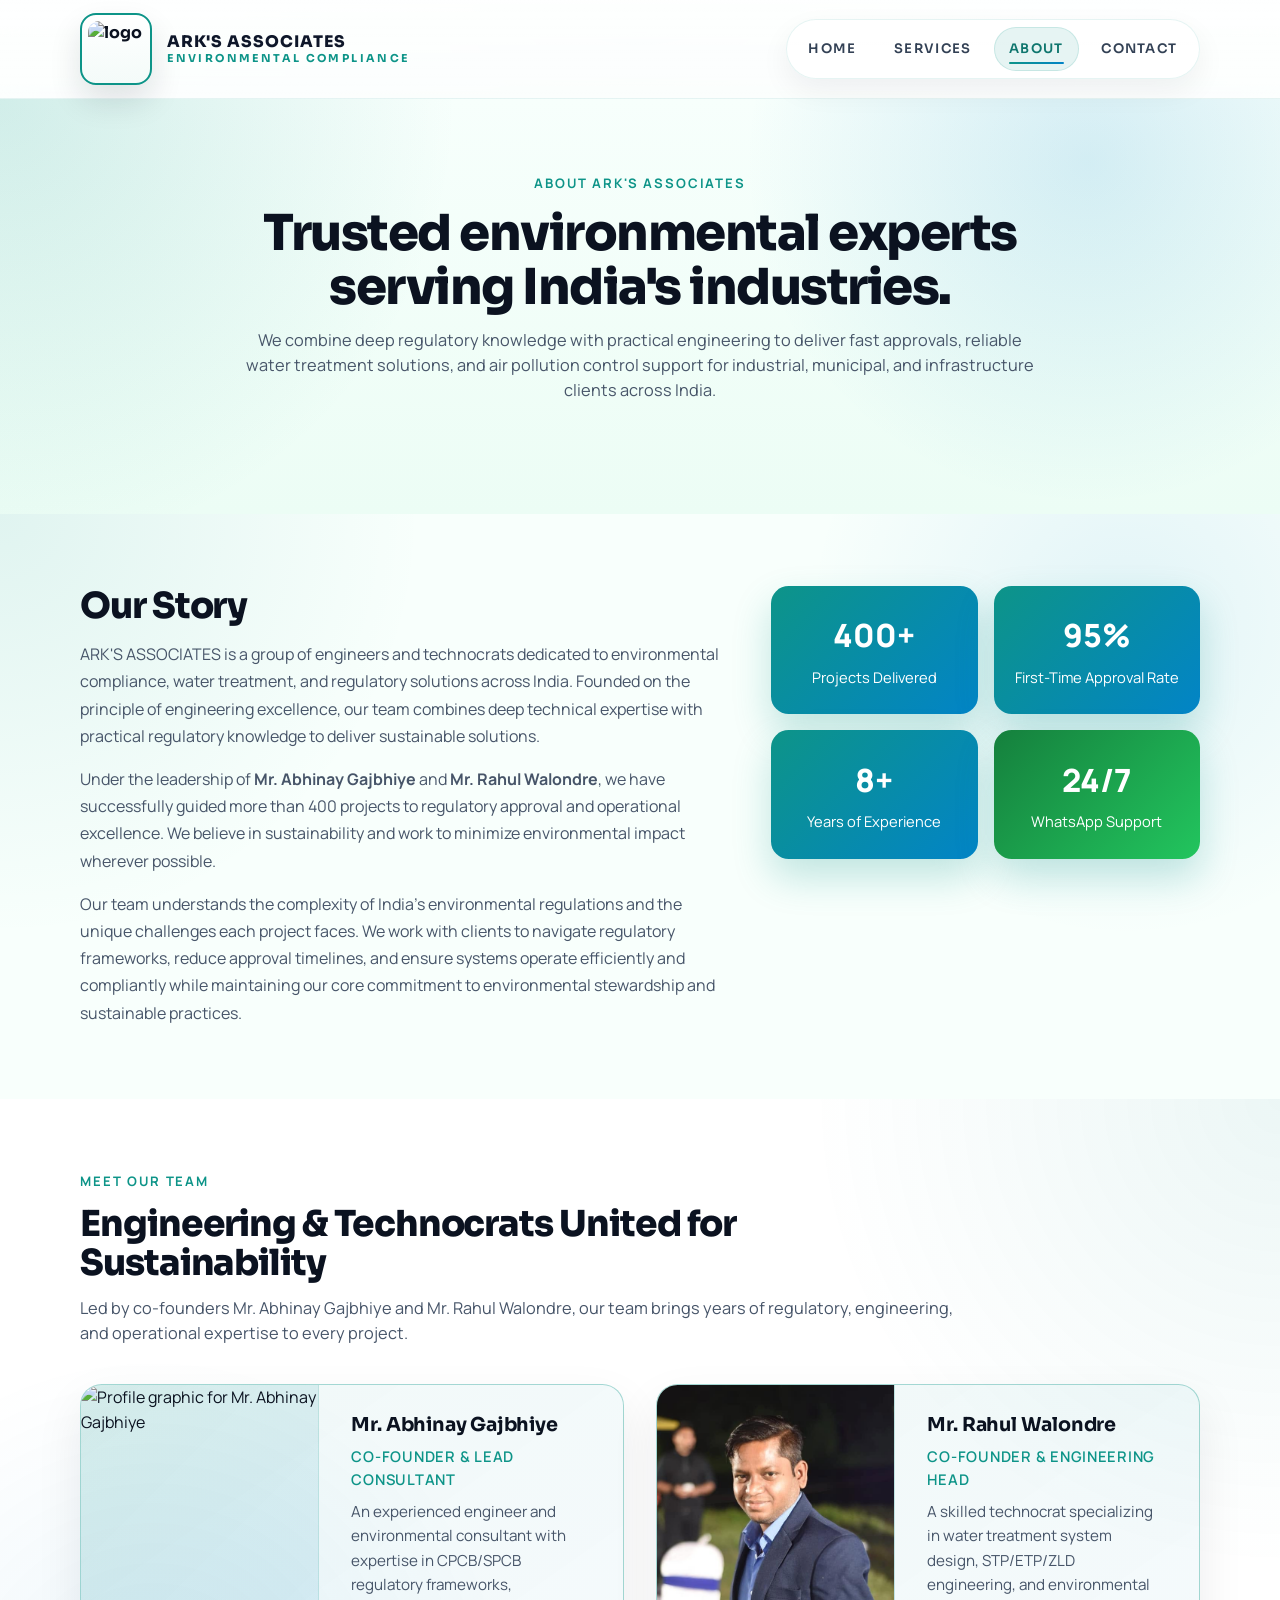
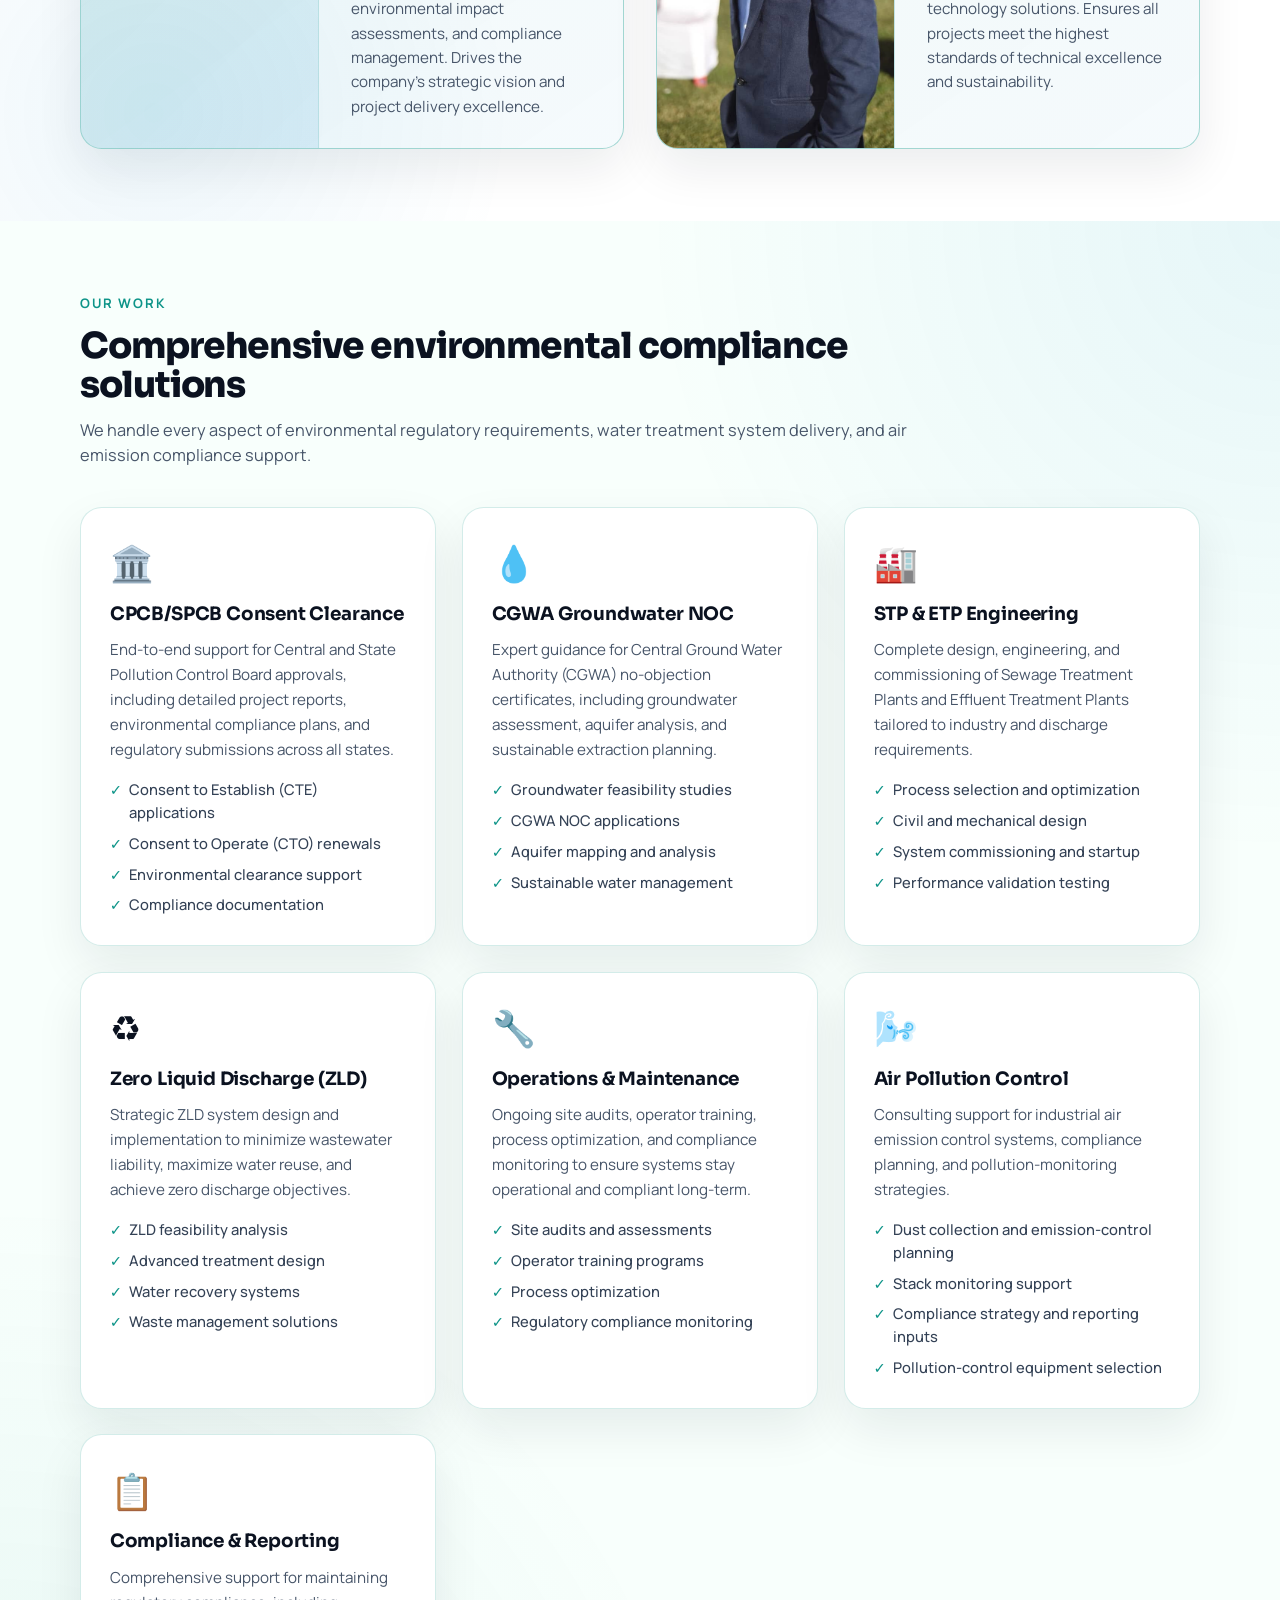
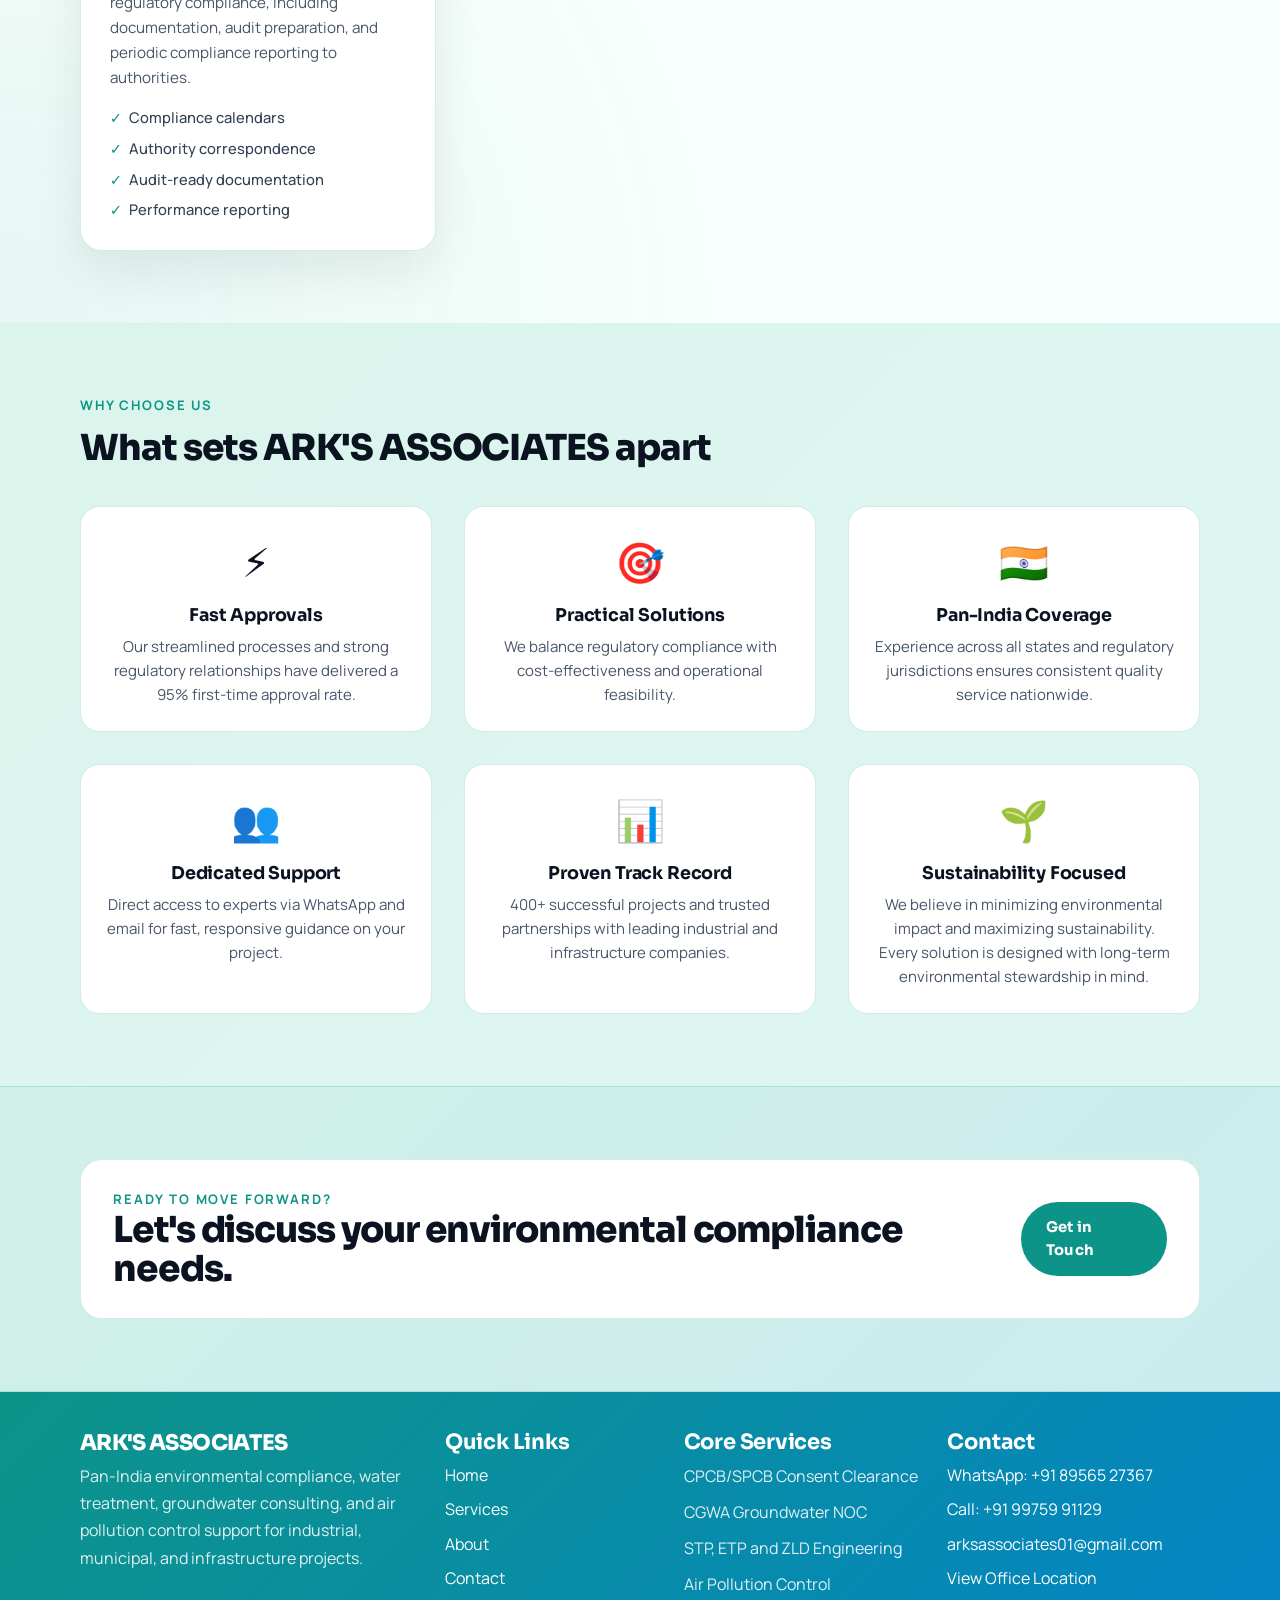
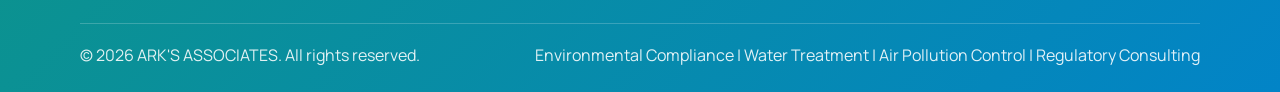
==== about.html @ 3ca5fafd "Simplify logo alt text across pages Update logo alt attribute from 'ARK'S ASSOCIATES logo' to 'logo'" ====
<!DOCTYPE html>
<html lang="en">
<head>
  <meta charset="UTF-8" />
  <meta name="viewport" content="width=device-width, initial-scale=1.0, viewport-fit=cover" />
  <meta name="theme-color" content="#0d9488" />
  <meta name="description" content="About ARK'S ASSOCIATES and our environmental compliance expertise in regulatory approvals, water treatment systems, groundwater consulting, and air pollution control." />
  <meta name="robots" content="index,follow" />
  <link rel="canonical" href="https://www.arksenviro.com/about.html" />
  <meta property="og:type" content="website" />
  <meta property="og:site_name" content="ARK'S ASSOCIATES" />
  <meta property="og:title" content="ARK'S ASSOCIATES | About Our Environmental Compliance Team" />
  <meta property="og:description" content="Meet the ARK'S ASSOCIATES team delivering environmental compliance, water treatment, groundwater consulting, and air pollution control support across India." />
  <meta property="og:url" content="https://www.arksenviro.com/about.html" />
  <meta property="og:image" content="https://www.arksenviro.com/logo1.jpg" />
  <meta name="twitter:card" content="summary_large_image" />
  <meta name="twitter:title" content="ARK'S ASSOCIATES | About Our Environmental Compliance Team" />
  <meta name="twitter:description" content="Meet the ARK'S ASSOCIATES team delivering environmental compliance, water treatment, groundwater consulting, and air pollution control support across India." />
  <meta name="twitter:image" content="https://www.arksenviro.com/logo1.jpg" />
  <title>ARK'S ASSOCIATES | About Our Environmental Compliance Team</title>
  <script async src="https://www.googletagmanager.com/gtag/js?id=G-XBK84D2305"></script>
  <script>
    window.dataLayer = window.dataLayer || [];
    function gtag(){dataLayer.push(arguments);}
    gtag('js', new Date());

    gtag('config', 'G-XBK84D2305');
  </script>
  <script type="application/ld+json">
    {
      "@context": "https://schema.org",
      "@graph": [
        {
          "@type": "ProfessionalService",
          "@id": "https://www.arksenviro.com/#organization",
          "name": "ARK'S ASSOCIATES",
          "url": "https://www.arksenviro.com/",
          "logo": "https://www.arksenviro.com/logo1.jpg",
          "image": "https://www.arksenviro.com/logo1.jpg",
          "description": "Pan-India environmental compliance consulting for CPCB/SPCB approvals, CGWA NOC, STP/ETP/ZLD engineering, water treatment, and air pollution control.",
          "telephone": "+91-89565-27367",
          "email": "arksassociates01@gmail.com",
          "areaServed": {
            "@type": "Country",
            "name": "India"
          },
          "contactPoint": [
            {
              "@type": "ContactPoint",
              "contactType": "WhatsApp support",
              "telephone": "+91-89565-27367",
              "email": "arksassociates01@gmail.com",
              "areaServed": "IN",
              "availableLanguage": ["en", "hi"]
            },
            {
              "@type": "ContactPoint",
              "contactType": "phone support",
              "telephone": "+91-99759-91129",
              "email": "arksassociates01@gmail.com",
              "areaServed": "IN",
              "availableLanguage": ["en", "hi"]
            }
          ]
        },
        {
          "@type": "AboutPage",
          "@id": "https://www.arksenviro.com/about.html#webpage",
          "url": "https://www.arksenviro.com/about.html",
          "name": "ARK'S ASSOCIATES | About Our Environmental Compliance Team",
          "description": "Meet the ARK'S ASSOCIATES team delivering environmental compliance, water treatment, groundwater consulting, and air pollution control support across India.",
          "about": {
            "@id": "https://www.arksenviro.com/#organization"
          }
        }
      ]
    }
  </script>
  <link rel="stylesheet" href="styles.css" />
  <link rel="preconnect" href="https://fonts.googleapis.com" />
  <link rel="preconnect" href="https://fonts.gstatic.com" crossorigin />
  <link rel="dns-prefetch" href="https://fonts.googleapis.com" />
  <link href="https://fonts.googleapis.com/css2?family=Manrope:wght@400;500;600;700;800&family=Sora:wght@500;600;700;800&display=swap" rel="stylesheet" media="print" onload="this.media='all';this.onload=null;" />
  <noscript><link href="https://fonts.googleapis.com/css2?family=Manrope:wght@400;500;600;700;800&family=Sora:wght@500;600;700;800&display=swap" rel="stylesheet" /></noscript>
</head>
<body>
  <a class="skip-link" href="#main-content">Skip to main content</a>
  <header class="site-header">
    <div class="container header-inner">
      <a class="brand" href="index.html" aria-label="ARK'S ASSOCIATES home">
        <span class="brand-mark">
          <img src="/logo1.jpg" alt="logo" class="brand-logo" />
        </span>
        <span class="brand-copy">
          <span class="brand-title">ARK'S ASSOCIATES</span>
          <span class="brand-subtitle">Environmental Compliance</span>
        </span>
      </a>
      <button type="button" class="nav-toggle" aria-label="Toggle navigation" aria-expanded="false" aria-controls="site-nav">
        <span></span>
        <span></span>
        <span></span>
      </button>
      <nav class="site-nav" id="site-nav" aria-label="Primary">
        <a href="index.html">Home</a>
        <a href="services.html">Services</a>
        <a href="about.html" aria-current="page">About</a>
        <a href="contact.html">Contact</a>
      </nav>
    </div>
  </header>

  <main id="main-content">
    <section class="section contact-page-section reveal">
      <div class="container">
        <div class="section-heading contact-page-header">
          <p class="eyebrow">About ARK'S ASSOCIATES</p>
          <h1>Trusted environmental experts serving India's industries.</h1>
          <p class="section-copy">We combine deep regulatory knowledge with practical engineering to deliver fast approvals, reliable water treatment solutions, and air pollution control support for industrial, municipal, and infrastructure clients across India.</p>
        </div>
      </div>
    </section>

    <section class="section about-extended reveal" id="company-story">
      <div class="container">
        <div class="about-story-grid">
          <div class="about-story-content">
            <h2>Our Story</h2>
          <p>ARK'S ASSOCIATES is a group of engineers and technocrats dedicated to environmental compliance, water treatment, and regulatory solutions across India. Founded on the principle of engineering excellence, our team combines deep technical expertise with practical regulatory knowledge to deliver sustainable solutions.</p>
          <p>Under the leadership of <strong>Mr. Abhinay Gajbhiye</strong> and <strong>Mr. Rahul Walondre</strong>, we have successfully guided more than 400 projects to regulatory approval and operational excellence. We believe in sustainability and work to minimize environmental impact wherever possible.</p>
          <p>Our team understands the complexity of India's environmental regulations and the unique challenges each project faces. We work with clients to navigate regulatory frameworks, reduce approval timelines, and ensure systems operate efficiently and compliantly while maintaining our core commitment to environmental stewardship and sustainable practices.</p>
          </div>
          <div class="about-story-stats">
            <div class="stats-card">
              <p class="stat-value">400+</p>
              <p class="stat-label">Projects Delivered</p>
            </div>
            <div class="stats-card">
              <p class="stat-value">95%</p>
              <p class="stat-label">First-Time Approval Rate</p>
            </div>
            <div class="stats-card">
              <p class="stat-value">8+</p>
              <p class="stat-label">Years of Experience</p>
            </div>
            <div class="stats-card stat-card-green">
              <p class="stat-value">24/7</p>
              <p class="stat-label">WhatsApp Support</p>
            </div>
          </div>
        </div>
      </div>
    </section>

    <section class="section team-section reveal" id="our-team">
      <div class="container">
        <div class="section-heading">
          <p class="eyebrow">Meet Our Team</p>
          <h2>Engineering & Technocrats United for Sustainability</h2>
          <p class="section-copy">Led by co-founders Mr. Abhinay Gajbhiye and Mr. Rahul Walondre, our team brings years of regulatory, engineering, and operational expertise to every project.</p>
        </div>

        <div class="team-grid">
          <article class="team-member team-member-featured">
            <div class="team-member-image">
              <img src="member-abhinay.svg" alt="Profile graphic for Mr. Abhinay Gajbhiye" loading="lazy" />
            </div>
            <div class="team-member-info">
              <h3>Mr. Abhinay Gajbhiye</h3>
              <p class="team-designation">Co-Founder & Lead Consultant</p>
              <p class="team-bio">An experienced engineer and environmental consultant with expertise in CPCB/SPCB regulatory frameworks, environmental impact assessments, and compliance management. Drives the company's strategic vision and project delivery excellence.</p>
            </div>
          </article>

          <article class="team-member team-member-featured">
            <div class="team-member-image">
              <img src="/rahul1.jpg" alt="Portrait of Mr. Rahul Walondre" loading="lazy" />
            </div>
            <div class="team-member-info">
              <h3>Mr. Rahul Walondre</h3>
              <p class="team-designation">Co-Founder & Engineering Head</p>
              <p class="team-bio">A skilled technocrat specializing in water treatment system design, STP/ETP/ZLD engineering, and environmental technology solutions. Ensures all projects meet the highest standards of technical excellence and sustainability.</p>
            </div>
          </article>


        
        </div>
      </div>
    </section>

    <section class="section what-we-do reveal" id="our-work">
      <div class="container">
        <div class="section-heading">
          <p class="eyebrow">Our Work</p>
          <h2>Comprehensive environmental compliance solutions</h2>
          <p class="section-copy">We handle every aspect of environmental regulatory requirements, water treatment system delivery, and air emission compliance support.</p>
        </div>

        <div class="work-grid">
          <article class="work-card">
            <div class="work-icon">🏛️</div>
            <h3>CPCB/SPCB Consent Clearance</h3>
            <p>End-to-end support for Central and State Pollution Control Board approvals, including detailed project reports, environmental compliance plans, and regulatory submissions across all states.</p>
            <ul class="work-points">
              <li>Consent to Establish (CTE) applications</li>
              <li>Consent to Operate (CTO) renewals</li>
              <li>Environmental clearance support</li>
              <li>Compliance documentation</li>
            </ul>
          </article>

          <article class="work-card">
            <div class="work-icon">💧</div>
            <h3>CGWA Groundwater NOC</h3>
            <p>Expert guidance for Central Ground Water Authority (CGWA) no-objection certificates, including groundwater assessment, aquifer analysis, and sustainable extraction planning.</p>
            <ul class="work-points">
              <li>Groundwater feasibility studies</li>
              <li>CGWA NOC applications</li>
              <li>Aquifer mapping and analysis</li>
              <li>Sustainable water management</li>
            </ul>
          </article>

          <article class="work-card">
            <div class="work-icon">🏭</div>
            <h3>STP & ETP Engineering</h3>
            <p>Complete design, engineering, and commissioning of Sewage Treatment Plants and Effluent Treatment Plants tailored to industry and discharge requirements.</p>
            <ul class="work-points">
              <li>Process selection and optimization</li>
              <li>Civil and mechanical design</li>
              <li>System commissioning and startup</li>
              <li>Performance validation testing</li>
            </ul>
          </article>

          <article class="work-card">
            <div class="work-icon">♻️</div>
            <h3>Zero Liquid Discharge (ZLD)</h3>
            <p>Strategic ZLD system design and implementation to minimize wastewater liability, maximize water reuse, and achieve zero discharge objectives.</p>
            <ul class="work-points">
              <li>ZLD feasibility analysis</li>
              <li>Advanced treatment design</li>
              <li>Water recovery systems</li>
              <li>Waste management solutions</li>
            </ul>
          </article>

          <article class="work-card">
            <div class="work-icon">🔧</div>
            <h3>Operations & Maintenance</h3>
            <p>Ongoing site audits, operator training, process optimization, and compliance monitoring to ensure systems stay operational and compliant long-term.</p>
            <ul class="work-points">
              <li>Site audits and assessments</li>
              <li>Operator training programs</li>
              <li>Process optimization</li>
              <li>Regulatory compliance monitoring</li>
            </ul>
          </article>

          <article class="work-card">
            <div class="work-icon">🌬️</div>
            <h3>Air Pollution Control</h3>
            <p>Consulting support for industrial air emission control systems, compliance planning, and pollution-monitoring strategies.</p>
            <ul class="work-points">
              <li>Dust collection and emission-control planning</li>
              <li>Stack monitoring support</li>
              <li>Compliance strategy and reporting inputs</li>
              <li>Pollution-control equipment selection</li>
            </ul>
          </article>

          <article class="work-card">
            <div class="work-icon">📋</div>
            <h3>Compliance & Reporting</h3>
            <p>Comprehensive support for maintaining regulatory compliance, including documentation, audit preparation, and periodic compliance reporting to authorities.</p>
            <ul class="work-points">
              <li>Compliance calendars</li>
              <li>Authority correspondence</li>
              <li>Audit-ready documentation</li>
              <li>Performance reporting</li>
            </ul>
          </article>
        </div>
      </div>
    </section>

    <section class="section why-choose-us reveal" id="why-us">
      <div class="container">
        <div class="section-heading">
          <p class="eyebrow">Why Choose Us</p>
          <h2>What sets ARK'S ASSOCIATES apart</h2>
        </div>

        <div class="benefits-grid">
          <div class="benefit-item">
            <div class="benefit-icon">⚡</div>
            <h3>Fast Approvals</h3>
            <p>Our streamlined processes and strong regulatory relationships have delivered a 95% first-time approval rate.</p>
          </div>
          <div class="benefit-item">
            <div class="benefit-icon">🎯</div>
            <h3>Practical Solutions</h3>
            <p>We balance regulatory compliance with cost-effectiveness and operational feasibility.</p>
          </div>
          <div class="benefit-item">
            <div class="benefit-icon">🇮🇳</div>
            <h3>Pan-India Coverage</h3>
            <p>Experience across all states and regulatory jurisdictions ensures consistent quality service nationwide.</p>
          </div>
          <div class="benefit-item">
            <div class="benefit-icon">👥</div>
            <h3>Dedicated Support</h3>
            <p>Direct access to experts via WhatsApp and email for fast, responsive guidance on your project.</p>
          </div>
          <div class="benefit-item">
            <div class="benefit-icon">📊</div>
            <h3>Proven Track Record</h3>
            <p>400+ successful projects and trusted partnerships with leading industrial and infrastructure companies.</p>
          </div>
          <div class="benefit-item">
            <div class="benefit-icon">🌱</div>
            <h3>Sustainability Focused</h3>
            <p>We believe in minimizing environmental impact and maximizing sustainability. Every solution is designed with long-term environmental stewardship in mind.</p>
          </div>
        </div>
      </div>
    </section>

    <section class="section cta-banner reveal">
      <div class="container cta-inner">
        <div>
          <p class="eyebrow">Ready to Move Forward?</p>
          <h2>Let's discuss your environmental compliance needs.</h2>
        </div>
        <a class="button button-primary" href="contact.html">Get in Touch</a>
      </div>
    </section>
  </main>

  <footer class="site-footer">
    <div class="container footer-inner">
      <div class="footer-grid">
        <div class="footer-brand-block">
          <h2>ARK'S ASSOCIATES</h2>
          <p>Pan-India environmental compliance, water treatment, groundwater consulting, and air pollution control support for industrial, municipal, and infrastructure projects.</p>
        </div>
        <div class="footer-links-block">
          <h3>Quick Links</h3>
          <a href="index.html">Home</a>
          <a href="services.html">Services</a>
          <a href="about.html">About</a>
          <a href="contact.html">Contact</a>
        </div>
        <div class="footer-services-block">
          <h3>Core Services</h3>
          <p>CPCB/SPCB Consent Clearance</p>
          <p>CGWA Groundwater NOC</p>
          <p>STP, ETP and ZLD Engineering</p>
          <p>Air Pollution Control</p>
        </div>
        <div class="footer-contact-block">
          <h3>Contact</h3>
          <a href="https://wa.me/918956527367" target="_blank" rel="noopener noreferrer">WhatsApp: +91 89565 27367</a>
          <a href="tel:+919975991129">Call: +91 99759 91129</a>
          <a href="mailto:arksassociates01@gmail.com">arksassociates01@gmail.com</a>
          <a href="https://maps.app.goo.gl/mJS6W8RWEQRUFayYA?g_st=aw" target="_blank" rel="noopener noreferrer">View Office Location</a>
        </div>
      </div>
      <div class="footer-bottom">
        <p>© 2026 ARK'S ASSOCIATES. All rights reserved.</p>
        <p>Environmental Compliance | Water Treatment | Air Pollution Control | Regulatory Consulting</p>
      </div>
    </div>
  </footer>

  <script src="script.js" defer></script>
</body>
</html>
---- styles.css ----
:root {
  color-scheme: light;
  font-family: 'Manrope', system-ui, sans-serif;
  font-size: 16px;
  line-height: 1.55;
  --text: #0b1220;
  --muted: #475569;
  --bg: #ecfdf5;
  --surface: #ffffff;
  --surface-soft: #f8fffb;
  --primary: #0d9488;
  --primary-dark: #0f766e;
  --secondary: #0284c7;
  --border: rgba(13, 148, 136, 0.18);
  --shadow: 0 20px 48px rgba(15, 23, 42, 0.08);
  --shadow-lg: 0 28px 64px rgba(15, 23, 42, 0.12);
}

* {
  box-sizing: border-box;
}

html {
  scroll-behavior: smooth;
}

body {
  margin: 0;
  min-height: 100vh;
  overflow-x: hidden;
  font-family: 'Manrope', system-ui, sans-serif;
  color: var(--text);
  background: radial-gradient(circle at top, rgba(13, 148, 136, 0.16), transparent 28%), var(--bg);
  opacity: 1;
  transform: none;
  transition: opacity 0.55s ease, transform 0.55s ease;
}

body.js-ready {
  opacity: 0;
  transform: translateY(10px);
}

body.page-loaded {
  opacity: 1;
  transform: translateY(0);
}

img {
  max-width: 100%;
  display: block;
  height: auto;
}

button,
input,
textarea,
select {
  font: inherit;
}

.container {
  width: min(1120px, calc(100% - 2rem));
  margin: 0 auto;
}

.site-header {
  position: sticky;
  top: 0;
  z-index: 30;
  background: linear-gradient(180deg, rgba(255, 255, 255, 0.97), rgba(255, 255, 255, 0.92));
  border-bottom: 1px solid rgba(13, 148, 136, 0.1);
  backdrop-filter: blur(16px);
  transition: box-shadow 220ms ease, background-color 220ms ease, border-color 220ms ease;
}

.site-header.scrolled {
  background: rgba(255, 255, 255, 0.98);
  border-bottom-color: rgba(13, 148, 136, 0.16);
  box-shadow: 0 18px 44px rgba(15, 23, 42, 0.12);
}

.header-inner {
  min-height: 98px;
  display: flex;
  align-items: center;
  justify-content: space-between;
  gap: 1.5rem;
}

.brand {
  display: inline-flex;
  align-items: center;
  gap: 0.95rem;
  flex-shrink: 0;
  color: var(--text);
  text-decoration: none;
  font-family: 'Sora', 'Manrope', system-ui, sans-serif;
  font-weight: 700;
  transition: transform 180ms ease;
}

.brand-mark {
  width: 72px;
  height: 72px;
  display: inline-grid;
  place-items: center;
  flex-shrink: 0;
  border-radius: 1rem;
  padding: 0.38rem;
  background: linear-gradient(180deg, #ffffff, #f4fbf9);
  border: 2px solid var(--primary);
  box-shadow: 0 16px 32px rgba(15, 23, 42, 0.12);
  transition: transform 180ms ease, box-shadow 180ms ease, border-color 180ms ease;
}

.brand-copy {
  display: flex;
  flex-direction: column;
  justify-content: center;
  gap: 0.18rem;
  min-width: 0;
}

.brand-title {
  font-family: 'Sora', 'Manrope', system-ui, sans-serif;
  font-size: clamp(1rem, 1.2vw, 1.24rem);
  font-weight: 800;
  line-height: 1.02;
  letter-spacing: 0.06em;
  text-transform: uppercase;
  color: #0f172a;
  white-space: nowrap;
}

.brand-subtitle {
  font-size: 0.68rem;
  font-weight: 700;
  line-height: 1;
  letter-spacing: 0.22em;
  text-transform: uppercase;
  color: #0d9488;
  white-space: nowrap;
}

.brand-logo {
  width: 100%;
  height: 100%;
  object-fit: contain;
  object-position: center;
  border-radius: 0.72rem;
  display: block;
}

.brand:hover {
  transform: translateY(-1px);
}

.brand:hover .brand-mark {
  transform: translateY(-1px) scale(1.03);
  border-color: var(--primary-dark);
  box-shadow: 0 18px 34px rgba(13, 148, 136, 0.16);
}

.site-nav {
  display: flex;
  align-items: center;
  gap: 0.45rem;
  padding: 0.4rem;
  border-radius: 999px;
  background: rgba(255, 255, 255, 0.8);
  border: 1px solid rgba(13, 148, 136, 0.1);
  box-shadow: 0 12px 30px rgba(15, 23, 42, 0.06);
}

.site-nav a {
  position: relative;
  display: inline-flex;
  align-items: center;
  justify-content: center;
  min-height: 2.8rem;
  padding: 0.7rem 0.95rem;
  border-radius: 999px;
  text-decoration: none;
  color: #334155;
  font-family: 'Sora', 'Manrope', system-ui, sans-serif;
  font-weight: 600;
  font-size: 0.82rem;
  letter-spacing: 0.1em;
  text-transform: uppercase;
  transition: color 180ms ease, background-color 180ms ease, box-shadow 180ms ease, transform 180ms ease;
}

.site-nav a::after {
  content: '';
  position: absolute;
  left: 0.95rem;
  right: 0.95rem;
  bottom: 0.48rem;
  height: 2px;
  border-radius: 999px;
  background: linear-gradient(90deg, var(--primary), var(--secondary));
  transform: scaleX(0);
  transform-origin: center;
  transition: transform 180ms ease;
}

.site-nav a:hover {
  color: var(--primary-dark);
  background: rgba(13, 148, 136, 0.08);
  box-shadow: inset 0 0 0 1px rgba(13, 148, 136, 0.08);
  transform: translateY(-1px);
}

.site-nav a:hover::after,
.site-nav a:focus-visible::after,
.site-nav a[aria-current="page"]::after {
  transform: scaleX(1);
}

.site-nav a[aria-current="page"] {
  color: var(--primary-dark);
  background: rgba(13, 148, 136, 0.1);
  box-shadow: inset 0 0 0 1px rgba(13, 148, 136, 0.14);
}

.skip-link {
  position: absolute;
  left: -9999px;
  top: 0;
  z-index: 100;
  padding: 0.7rem 0.95rem;
  border-radius: 0.65rem;
  background: #ffffff;
  color: var(--primary);
  font-family: 'Sora', 'Manrope', system-ui, sans-serif;
  font-weight: 700;
  text-decoration: none;
  box-shadow: 0 12px 24px rgba(15, 23, 42, 0.16);
}

.skip-link:focus {
  left: 0.8rem;
  top: 0.8rem;
}

a:focus-visible,
button:focus-visible,
input:focus-visible,
select:focus-visible,
textarea:focus-visible {
  outline: 3px solid rgba(2, 132, 199, 0.35);
  outline-offset: 2px;
}

.nav-toggle {
  border: 1px solid rgba(13, 148, 136, 0.14);
  background: rgba(255, 255, 255, 0.94);
  padding: 0.45rem 0.65rem;
  border-radius: 0.95rem;
  box-shadow: 0 10px 26px rgba(15, 23, 42, 0.08);
  display: none;
  cursor: pointer;
  transition: transform 180ms ease, box-shadow 180ms ease, border-color 180ms ease;
}

.nav-toggle span {
  display: block;
  width: 28px;
  height: 3px;
  margin: 6px 0;
  border-radius: 999px;
  background: var(--primary);
  transition: transform 180ms ease, opacity 180ms ease;
}

.nav-toggle:hover {
  transform: translateY(-1px);
  border-color: rgba(13, 148, 136, 0.22);
  box-shadow: 0 14px 28px rgba(13, 148, 136, 0.12);
}

.nav-toggle[aria-expanded="true"] span:nth-child(1) {
  transform: translateY(9px) rotate(45deg);
}

.nav-toggle[aria-expanded="true"] span:nth-child(2) {
  opacity: 0;
}

.nav-toggle[aria-expanded="true"] span:nth-child(3) {
  transform: translateY(-9px) rotate(-45deg);
}

.button {
  display: inline-flex;
  align-items: center;
  justify-content: center;
  min-height: 3rem;
  padding: 0.85rem 1.5rem;
  border-radius: 999px;
  border: 1px solid transparent;
  text-decoration: none;
  font-family: 'Sora', 'Manrope', system-ui, sans-serif;
  font-weight: 700;
  letter-spacing: 0.02em;
  font-size: 0.92rem;
  transition: transform 180ms ease, box-shadow 180ms ease, background-color 180ms ease;
}

.button:hover {
  transform: translateY(-2px);
  box-shadow: 0 14px 36px rgba(13, 148, 136, 0.18);
}

.button:disabled {
  cursor: not-allowed;
  opacity: 0.6;
  transform: none;
  box-shadow: none;
}

.button-primary,
.button-pill {
  background: var(--primary);
  color: #ffffff;
}

.button-primary:hover,
.button-pill:hover {
  background: var(--primary-dark);
}

.button-secondary {
  background: #ffffff;
  color: var(--primary);
  border-color: var(--border);
}

.button-outline {
  color: var(--primary);
  border-color: var(--primary);
  background: transparent;
}

.hero-banner .button-outline,
.hero-glow .button-outline {
  color: #ffffff;
  border-color: rgba(255, 255, 255, 0.85);
  background: rgba(255, 255, 255, 0.12);
}

.hero-banner .button-outline:hover,
.hero-glow .button-outline:hover {
  color: var(--primary-dark);
  border-color: #ffffff;
  background: #ffffff;
}

.site-nav a.button-pill {
  margin-left: 0.4rem;
  letter-spacing: 0.03em;
}

.section {
  padding: 4.5rem 0;
}

.section-surface {
  background: var(--surface-soft);
}

.eyebrow {
  margin: 0;
  text-transform: uppercase;
  letter-spacing: 0.14em;
  font-size: 0.82rem;
  color: var(--primary);
  font-weight: 700;
}

h1,
h2,
h3,
h4 {
  font-family: 'Sora', 'Manrope', system-ui, sans-serif;
  line-height: 1.1;
  margin: 0;
  color: var(--text);
}

h1,
h2 {
  font-weight: 800;
}

h2 {
  font-size: clamp(1.7rem, 2.8vw, 2.5rem);
  letter-spacing: -0.03em;
}

h3 {
  font-size: clamp(1.12rem, 1.65vw, 1.4rem);
  letter-spacing: -0.01em;
}

p {
  margin: 0;
}

.section-heading {
  max-width: 56rem;
  margin-bottom: 2.4rem;
  display: grid;
  gap: 0.8rem;
}

.section-copy,
.hero-text,
.about-description,
.service-desc,
.contact-info p {
  color: var(--muted);
  font-size: 1.02rem;
}

.about-description,
.service-desc {
  line-height: 1.7;
}

.hero {
  padding: 4.25rem 0;
}

.hero-banner {
  color: #ffffff;
  background-image: linear-gradient(180deg, rgba(5, 95, 82, 0.84), rgba(2, 132, 199, 0.68)), url('1557202-yh.webp');
  background-position: center;
  background-size: cover;
  background-repeat: no-repeat;
  min-height: calc(100vh - 86px);
  display: flex;
  align-items: center;
}

.hero-glow {
  background: radial-gradient(circle at top left, rgba(34, 197, 94, 0.14), transparent 22%), radial-gradient(circle at right, rgba(2, 132, 199, 0.12), transparent 26%), var(--bg);
}

.hero-grid {
  display: grid;
  grid-template-columns: 1.1fr 0.9fr;
  gap: 2rem;
  align-items: center;
}

.hero-copy {
  display: grid;
  gap: 1.1rem;
}

.hero-copy h1 {
  font-size: clamp(1.95rem, 3.8vw, 3.3rem);
  letter-spacing: -0.045em;
  max-width: 14ch;
}

.hero-banner .hero-text {
  font-size: 0.96rem;
}

.hero-banner .hero-copy {
  gap: 0.9rem;
}

.hero-banner .hero-highlights {
  margin-top: 0.45rem;
}

.hero-banner .eyebrow,
.hero-banner .hero-text,
.hero-banner .hero-highlights span,
.hero-banner .hero-highlights strong {
  color: #ffffff;
}

.hero-actions {
  display: flex;
  flex-wrap: wrap;
  gap: 0.75rem;
  margin-top: 0.45rem;
}

.hero-highlights {
  display: grid;
  grid-template-columns: repeat(3, minmax(0, 1fr));
  gap: 0.7rem;
  margin-top: 0.8rem;
}

.hero-highlights div {
  background: rgba(255, 255, 255, 0.12);
  border: 1px solid rgba(255, 255, 255, 0.18);
  border-radius: 1rem;
  padding: 1rem;
  text-align: center;
  transition: transform 220ms ease, box-shadow 220ms ease, border-color 220ms ease;
}

.hero-highlights div:hover {
  transform: translateY(-4px);
  border-color: rgba(255, 255, 255, 0.35);
  box-shadow: 0 14px 34px rgba(2, 6, 23, 0.18);
}

.hero-highlights strong {
  display: block;
  font-family: 'Sora', 'Manrope', system-ui, sans-serif;
  font-size: 1.35rem;
}

.hero-highlights span {
  display: block;
  margin-top: 0.2rem;
  font-size: 0.88rem;
}

.hero-visual {
  position: relative;
}

.hero-visual-card {
  background: rgba(255, 255, 255, 0.12);
  border: 1px solid rgba(255, 255, 255, 0.18);
  border-radius: 1.5rem;
  padding: 1.5rem;
  box-shadow: 0 20px 50px rgba(15, 23, 42, 0.18);
  display: grid;
  gap: 1rem;
}

.hero-glow .hero-visual-card {
  background: #ffffff;
  border: 1px solid rgba(13, 148, 136, 0.22);
  box-shadow: 0 22px 54px rgba(15, 23, 42, 0.12);
  transition: transform 240ms ease, box-shadow 240ms ease, border-color 240ms ease;
}

.hero-glow .hero-visual-card:hover {
  transform: translateY(-6px);
  border-color: rgba(13, 148, 136, 0.5);
  box-shadow: 0 30px 66px rgba(15, 23, 42, 0.16);
}

.hero-pill {
  display: inline-flex;
  align-items: center;
  padding: 0.55rem 0.9rem;
  border-radius: 999px;
  background: rgba(255, 255, 255, 0.16);
  color: #ffffff;
  font-size: 0.86rem;
  font-weight: 700;
}

.hero-glow .hero-pill {
  background: rgba(13, 148, 136, 0.12);
  color: #0f766e;
}

.hero-card-header {
  display: grid;
  gap: 0.7rem;
}

.hero-card-header p,
.hero-card-footer span {
  color: #e2e8f0;
}

.hero-glow .hero-card-header p,
.hero-glow .hero-card-footer span {
  color: #334155;
}

.hero-feature-list {
  display: grid;
  gap: 0.65rem;
}

.hero-feature-list div {
  background: rgba(255, 255, 255, 0.14);
  border-radius: 0.85rem;
  padding: 0.8rem 1rem;
  font-weight: 600;
}

.hero-glow .hero-feature-list div {
  background: linear-gradient(145deg, rgba(13, 148, 136, 0.12), rgba(2, 132, 199, 0.08));
  border: 1px solid rgba(13, 148, 136, 0.18);
  color: #0f172a;
  transition: transform 220ms ease, border-color 220ms ease, background 220ms ease;
}

.hero-glow .hero-feature-list div:hover {
  transform: translateX(4px);
  border-color: rgba(13, 148, 136, 0.4);
  background: linear-gradient(145deg, rgba(13, 148, 136, 0.2), rgba(2, 132, 199, 0.14));
}

.hero-card-footer {
  display: flex;
  justify-content: space-between;
  align-items: center;
  gap: 0.75rem;
  flex-wrap: wrap;
}

.hero-shape {
  position: absolute;
  border-radius: 50%;
  filter: blur(20px);
  opacity: 0.35;
  pointer-events: none;
}

.hero-shape-1 {
  width: 150px;
  height: 150px;
  background: #22c55e;
  top: -32px;
  right: -32px;
}

.hero-shape-2 {
  width: 110px;
  height: 110px;
  background: #0d9488;
  bottom: -24px;
  left: -18px;
}

.feature-grid,
.about-grid,
.service-grid,
.contact-grid {
  display: grid;
  gap: 1.4rem;
}

.feature-grid {
  grid-template-columns: repeat(2, minmax(0, 1fr));
}

.feature-card,
.service-card,
.contact-form,
.contact-info {
  background: var(--surface);
  border: 1px solid var(--border);
  border-radius: 1.35rem;
  box-shadow: var(--shadow);
}

.feature-card,
.service-card {
  padding: 1.6rem;
  transition: transform 240ms ease, box-shadow 240ms ease, border-color 240ms ease, background 240ms ease;
}

.feature-grid .feature-card {
  min-height: 220px;
  display: flex;
  flex-direction: column;
  justify-content: flex-start;
}

.feature-card:hover,
.service-card:hover {
  transform: translateY(-7px);
  box-shadow: 0 24px 52px rgba(15, 23, 42, 0.16), 0 0 0 1px rgba(13, 148, 136, 0.25) inset;
  border-color: rgba(13, 148, 136, 0.48);
}

.feature-grid .feature-card:hover,
.service-grid .service-card:hover {
  background: linear-gradient(145deg, rgba(13, 148, 136, 0.25), rgba(2, 132, 199, 0.22));
}

.feature-grid .feature-card:hover h3,
.service-grid .service-card:hover h3 {
  color: #0f766e;
}

.feature-grid .feature-card:hover p,
.service-grid .service-card:hover p,
.service-grid .service-card:hover li {
  color: #1e293b;
}

.feature-card p,
.service-card p {
  margin-top: 0.8rem;
  line-height: 1.65;
}

.about-grid {
  grid-template-columns: 1.1fr 0.9fr;
  align-items: center;
}

.about-content {
  display: grid;
  gap: 1.1rem;
}

.about-list {
  list-style: none;
  margin: 0;
  padding: 0;
  display: grid;
  gap: 0.9rem;
}

.about-list li {
  display: flex;
  align-items: flex-start;
  gap: 0.75rem;
  padding: 1rem 1.1rem;
  border-radius: 1rem;
  background: #ffffff;
  border: 1px solid var(--border);
  transition: transform 220ms ease, box-shadow 220ms ease;
  line-height: 1.6;
}

.about-list li:hover {
  transform: translateY(-3px);
  box-shadow: 0 16px 34px rgba(15, 23, 42, 0.08);
}

.list-icon {
  width: 1.55rem;
  height: 1.55rem;
  border-radius: 50%;
  display: inline-flex;
  align-items: center;
  justify-content: center;
  background: #d1fae5;
  color: var(--primary);
  font-size: 0.86rem;
  flex-shrink: 0;
  margin-top: 0.18rem;
}

.about-visual {
  display: grid;
  grid-template-columns: repeat(2, minmax(0, 1fr));
  gap: 1rem;
}

.stats-card {
  padding: 1.6rem 1rem;
  border-radius: 1.1rem;
  text-align: center;
  color: #ffffff;
  background: linear-gradient(135deg, var(--primary), var(--secondary));
  box-shadow: 0 18px 38px rgba(13, 148, 136, 0.24);
  transition: transform 220ms ease, box-shadow 220ms ease;
}

.stats-card:hover {
  transform: translateY(-4px);
  box-shadow: 0 24px 50px rgba(13, 148, 136, 0.28);
}

.stat-card-green {
  background: linear-gradient(135deg, #15803d, #22c55e);
}

.stat-value {
  margin: 0;
  font-size: 2rem;
  font-weight: 800;
}

.stat-label {
  margin: 0.3rem 0 0;
  font-size: 0.92rem;
}

.services-page {
  padding-top: 2.5rem;
}

.service-grid {
  grid-template-columns: repeat(3, minmax(0, 1fr));
  gap: 1.5rem;
  align-items: stretch;
}

.service-card {
  display: flex;
  flex-direction: column;
  gap: 0.85rem;
  min-height: 430px;
}

.service-card-head {
  display: flex;
  align-items: center;
  gap: 0.7rem;
}

.service-icon {
  width: 46px;
  height: 46px;
  border-radius: 12px;
  display: inline-flex;
  align-items: center;
  justify-content: center;
  background: linear-gradient(180deg, #e6fff6, #d1fae5);
  color: var(--primary);
}

.service-points {
  list-style: none;
  margin: 0;
  padding: 0;
  display: grid;
  gap: 0.45rem;
}

.service-points li {
  position: relative;
  padding-left: 1rem;
  font-size: 0.94rem;
  font-weight: 500;
  color: #334155;
}

.service-points li::before {
  content: '•';
  position: absolute;
  left: 0;
  color: var(--primary);
}

.service-card .whatsapp-button {
  width: 100%;
  margin-top: auto;
}

.cta-banner {
  background: linear-gradient(135deg, rgba(13, 148, 136, 0.12), rgba(2, 132, 199, 0.14));
  border-top: 1px solid rgba(13, 148, 136, 0.18);
  border-bottom: 1px solid rgba(13, 148, 136, 0.18);
}

.logo-showcase {
  background:
    radial-gradient(circle at top left, rgba(13, 148, 136, 0.1), transparent 30%),
    radial-gradient(circle at 88% 18%, rgba(2, 132, 199, 0.09), transparent 26%),
    #f8fffc;
}

.logo-showcase-heading {
  text-align: center;
  margin: 0 auto 2.2rem;
}

.logo-marquee-stack {
  display: grid;
  gap: 1rem;
}

.logo-marquee {
  position: relative;
  display: flex;
  overflow: hidden;
  gap: 1rem;
  padding: 0.7rem 0;
  min-height: 136px;
  mask-image: linear-gradient(to right, transparent, #000 8%, #000 92%, transparent);
  -webkit-mask-image: linear-gradient(to right, transparent, #000 8%, #000 92%, transparent);
}

.logo-track {
  display: flex;
  align-items: center;
  gap: 1rem;
  padding-right: 1rem;
  min-width: max-content;
  animation: logoMarquee 44s linear infinite;
}

.logo-track-secondary {
  animation-duration: 56s;
}

.logo-item {
  width: 176px;
  height: 104px;
  padding: 0.55rem 0.7rem;
  border-radius: 1.1rem;
  border: 1px solid rgba(13, 148, 136, 0.18);
  background: rgba(255, 255, 255, 0.94);
  box-shadow: 0 14px 34px rgba(15, 23, 42, 0.08);
  display: flex;
  align-items: center;
  justify-content: center;
  flex: 0 0 auto;
  transform-origin: center;
  transition: transform 240ms ease, box-shadow 240ms ease, border-color 240ms ease, background-color 240ms ease;
}

.logo-item img {
  width: 100%;
  height: 100%;
  object-fit: contain;
  filter: saturate(0.85) contrast(1.05);
  transition: transform 240ms ease, filter 240ms ease;
}

.logo-item:hover {
  transform: translateY(-8px) scale(1.08);
  border-color: rgba(13, 148, 136, 0.42);
  background: #ffffff;
  box-shadow: 0 24px 48px rgba(15, 23, 42, 0.16);
}

.logo-item:hover img {
  transform: scale(1.08);
  filter: saturate(1) contrast(1.08);
}

.logo-marquee:hover .logo-track {
  animation-play-state: paused;
}

@keyframes logoMarquee {
  from {
    transform: translateX(0);
  }
  to {
    transform: translateX(calc(-100% - 1rem));
  }
}

.cta-inner {
  background: #ffffff;
  border: 1px solid var(--border);
  border-radius: 1.35rem;
  padding: 1.85rem 2rem;
  display: flex;
  align-items: center;
  justify-content: space-between;
  gap: 1rem;
}

.contact-grid {
  grid-template-columns: repeat(2, minmax(0, 1fr));
  align-items: stretch;
}

.contact-grid-single {
  grid-template-columns: 1fr;
  max-width: 700px;
  margin: 0 auto;
}

.contact-page-section {
  padding-top: 4.6rem;
  background:
    radial-gradient(circle at top left, rgba(13, 148, 136, 0.16), transparent 34%),
    radial-gradient(circle at 85% 15%, rgba(2, 132, 199, 0.14), transparent 30%),
    linear-gradient(180deg, #f7fffc 0%, #ecfdf5 100%);
}

.contact-home-section {
  background:
    radial-gradient(circle at top left, rgba(13, 148, 136, 0.12), transparent 34%),
    radial-gradient(circle at 82% 12%, rgba(2, 132, 199, 0.1), transparent 28%),
    linear-gradient(180deg, #f8fffc 0%, #eefcf7 100%);
}

.contact-page-header {
  max-width: 50rem;
  margin: 0 auto 2.4rem;
  text-align: center;
}

.contact-trust-strip {
  margin-top: 1.1rem;
  display: flex;
  flex-wrap: wrap;
  gap: 0.6rem;
  justify-content: center;
}

.contact-trust-strip span {
  display: inline-flex;
  align-items: center;
  padding: 0.5rem 0.9rem;
  border-radius: 999px;
  border: 1px solid rgba(13, 148, 136, 0.2);
  background: rgba(255, 255, 255, 0.88);
  color: #0f766e;
  font-size: 0.83rem;
  font-weight: 700;
  letter-spacing: 0.03em;
}

.contact-page-section .contact-trust-strip span,
.contact-page-section .contact-grid-enhanced > .contact-info,
.contact-page-section .contact-grid-enhanced > .contact-form {
  opacity: 0;
  transform: translateY(10px);
}

.contact-home-section .contact-trust-strip span,
.contact-home-section .contact-grid-enhanced > .contact-form {
  opacity: 0;
  transform: translateY(10px);
}

.contact-page-section.reveal.active .contact-grid-enhanced > .contact-info {
  animation: contactLiftIn 420ms ease forwards;
}

.contact-page-section.reveal.active .contact-grid-enhanced > .contact-form {
  animation: contactLiftIn 420ms ease 120ms forwards;
}

.contact-page-section.reveal.active .contact-trust-strip span {
  animation: contactChipIn 380ms ease forwards;
}

.contact-home-section.reveal.active .contact-grid-enhanced > .contact-form {
  animation: contactLiftIn 420ms ease 90ms forwards;
}

.contact-home-section.reveal.active .contact-trust-strip span {
  animation: contactChipIn 380ms ease forwards;
}

.contact-page-section.reveal.active .contact-trust-strip span:nth-child(1) {
  animation-delay: 70ms;
}

.contact-page-section.reveal.active .contact-trust-strip span:nth-child(2) {
  animation-delay: 150ms;
}

.contact-page-section.reveal.active .contact-trust-strip span:nth-child(3) {
  animation-delay: 230ms;
}

.contact-home-section.reveal.active .contact-trust-strip span:nth-child(1) {
  animation-delay: 50ms;
}

.contact-home-section.reveal.active .contact-trust-strip span:nth-child(2) {
  animation-delay: 130ms;
}

.contact-home-section.reveal.active .contact-trust-strip span:nth-child(3) {
  animation-delay: 210ms;
}

@keyframes contactLiftIn {
  from {
    opacity: 0;
    transform: translateY(10px);
  }
  to {
    opacity: 1;
    transform: translateY(0);
  }
}

@keyframes contactChipIn {
  from {
    opacity: 0;
    transform: translateY(8px) scale(0.98);
  }
  to {
    opacity: 1;
    transform: translateY(0) scale(1);
  }
}

.contact-page-header h1 {
  font-size: clamp(2rem, 4vw, 3.1rem);
  letter-spacing: -0.03em;
}

.contact-info {
  padding: 2rem;
}

.contact-grid-enhanced {
  gap: 1.6rem;
}

.contact-info-panel {
  background: linear-gradient(145deg, #0d9488 0%, #0f766e 45%, #0284c7 100%);
  color: #ffffff;
  border: none;
  box-shadow: 0 28px 62px rgba(15, 23, 42, 0.2);
}

.contact-info-panel h3,
.contact-info-panel h4,
.contact-info-panel strong,
.contact-info-panel a {
  color: #ffffff;
}

.contact-info-panel p {
  color: rgba(255, 255, 255, 0.92);
}

.contact-info-list {
  margin-top: 1.3rem;
  display: grid;
  gap: 0.9rem;
}

.contact-info-item {
  display: grid;
  grid-template-columns: 2.8rem 1fr;
  gap: 0.8rem;
  align-items: start;
  padding: 0.75rem;
  border-radius: 0.95rem;
  background: rgba(255, 255, 255, 0.13);
  border: 1px solid rgba(255, 255, 255, 0.18);
  transition: transform 220ms ease, background-color 220ms ease, border-color 220ms ease;
}

.contact-info-item:hover {
  transform: translateX(3px);
  background: rgba(255, 255, 255, 0.2);
  border-color: rgba(255, 255, 255, 0.32);
}

.contact-info-icon {
  width: 2.8rem;
  height: 2.8rem;
  border-radius: 50%;
  display: inline-flex;
  align-items: center;
  justify-content: center;
  background: rgba(255, 255, 255, 0.28);
  box-shadow: inset 0 0 0 1px rgba(255, 255, 255, 0.2);
}

.contact-info-item strong {
  display: block;
  font-size: 0.86rem;
  text-transform: uppercase;
  letter-spacing: 0.07em;
  color: rgba(255, 255, 255, 0.86);
}

.contact-info-item a {
  display: inline-flex;
  margin-top: 0.25rem;
  text-decoration: none;
  font-weight: 700;
  border-bottom: 1px solid rgba(255, 255, 255, 0.45);
}

.contact-info-item a:hover {
  border-color: #ffffff;
}

.contact-info-footer {
  margin-top: 1.6rem;
  padding-top: 1.2rem;
  border-top: 1px solid rgba(255, 255, 255, 0.24);
}

.contact-form {
  padding: 2rem;
  display: grid;
  gap: 1rem;
  border: 1px solid rgba(13, 148, 136, 0.24);
  box-shadow: 0 24px 58px rgba(15, 23, 42, 0.1);
}

.contact-form h3 {
  margin-bottom: 0.3rem;
}

.form-intro {
  margin: -0.15rem 0 0.4rem;
  color: #475569;
  font-size: 0.95rem;
  line-height: 1.6;
}

.contact-form label {
  display: grid;
  gap: 0.45rem;
  color: #0f172a;
  font-size: 0.95rem;
  font-weight: 600;
  letter-spacing: 0.01em;
}

.contact-form input,
.contact-form textarea,
.contact-form select {
  width: 100%;
  border: 1px solid var(--border);
  border-radius: 0.8rem;
  padding: 0.8rem 0.95rem;
  background: var(--surface-soft);
}

.contact-form input:focus,
.contact-form textarea:focus,
.contact-form select:focus {
  outline: none;
  border-color: var(--primary);
  background: #ffffff;
}

.form-row {
  display: grid;
  grid-template-columns: repeat(2, minmax(0, 1fr));
  gap: 0.9rem;
}

.form-actions {
  margin-top: 0.2rem;
  display: flex;
  gap: 0.75rem;
}

.form-actions .button {
  flex: 1;
}

.form-status {
  margin: 0.75rem 0 0;
  font-size: 0.92rem;
  min-height: 1.2rem;
  color: #64748b;
}

.form-status.success {
  color: #0f766e;
}

.form-status.error {
  color: #b91c1c;
}

.site-footer {
  background: linear-gradient(135deg, var(--primary), var(--secondary));
  color: #ffffff;
  padding: 2.4rem 0 1.4rem;
}

.footer-inner {
  display: grid;
  gap: 1.6rem;
}

.footer-grid {
  display: grid;
  grid-template-columns: 1.35fr 0.85fr 0.95fr 1fr;
  gap: 1.5rem;
  align-items: start;
  min-width: 0;
}

.footer-inner h2,
.footer-inner h3 {
  color: #ffffff;
}

.footer-brand-block,
.footer-links-block,
.footer-services-block,
.footer-contact-block {
  display: grid;
  gap: 0.55rem;
  min-width: 0;
}

.footer-brand-block h2 {
  font-size: 1.35rem;
}

.footer-brand-block p,
.footer-services-block p,
.footer-bottom p {
  margin: 0;
  color: rgba(255, 255, 255, 0.88);
  line-height: 1.7;
  overflow-wrap: anywhere;
}

.footer-links-block a,
.footer-contact-block a {
  color: #ffffff;
  text-decoration: none;
  width: fit-content;
  max-width: 100%;
  border-bottom: 1px solid transparent;
  transition: border-color 180ms ease, color 180ms ease;
  overflow-wrap: anywhere;
}

.footer-links-block a:hover,
.footer-contact-block a:hover {
  color: #d1fae5;
  border-color: rgba(255, 255, 255, 0.72);
}

.footer-bottom {
  padding-top: 1.1rem;
  border-top: 1px solid rgba(255, 255, 255, 0.2);
  display: flex;
  justify-content: space-between;
  gap: 1rem;
  flex-wrap: wrap;
}

.reveal {
  opacity: 0;
  transform: translateY(24px);
  transition: opacity 0.7s ease, transform 0.7s ease;
}

.reveal.active {
  opacity: 1;
  transform: translateY(0);
}

@media (prefers-reduced-motion: reduce) {
  *,
  *::before,
  *::after {
    animation: none !important;
    transition: none !important;
    scroll-behavior: auto !important;
  }
}

@media (max-width: 980px) {
  .logo-item {
    width: 156px;
    height: 92px;
  }

  .logo-marquee {
    min-height: 124px;
  }

  .service-grid {
    grid-template-columns: repeat(2, minmax(0, 1fr));
  }

  .service-card {
    min-height: 390px;
  }
}

@media (max-width: 900px) {
  .hero-grid,
  .about-grid,
  .feature-grid,
  .contact-grid {
    grid-template-columns: 1fr;
  }

  .hero-visual {
    display: none;
  }

  .hero-copy {
    text-align: center;
  }

  .hero-actions {
    justify-content: center;
  }

  .cta-inner {
    flex-direction: column;
    text-align: center;
  }

  .footer-grid {
    grid-template-columns: repeat(2, minmax(0, 1fr));
  }

  .site-nav {
    position: fixed;
    top: 0;
    right: 0;
    height: 100vh;
    width: min(320px, 84%);
    background: #ffffff;
    border-left: 1px solid rgba(13, 148, 136, 0.14);
    box-shadow: -12px 0 40px rgba(15, 23, 42, 0.12);
    transform: translateX(102%);
    transition: transform 240ms ease;
    padding: 5rem 1.25rem 1.2rem;
    flex-direction: column;
    align-items: stretch;
    gap: 0.5rem;
    z-index: 45;
    border-radius: 0;
  }

  .site-nav a {
    color: var(--text);
    justify-content: flex-start;
    padding: 0.85rem 1rem;
    border-radius: 1rem;
    border-bottom: 1px solid rgba(13, 148, 136, 0.08);
  }

  .site-nav a::after {
    left: 1rem;
    right: 1rem;
    bottom: 0.62rem;
  }

  .site-nav a.button-pill {
    margin-left: 0;
    text-align: center;
    margin-top: 0.4rem;
  }

  .site-nav.active {
    transform: translateX(0);
  }

  .nav-toggle {
    display: inline-block;
  }

  body.nav-open::before {
    content: '';
    position: fixed;
    inset: 0;
    background: rgba(2, 6, 23, 0.35);
    z-index: 35;
  }
}

@media (max-width: 640px) {
  :root {
    font-size: 15px;
  }

  .container {
    width: min(100%, calc(100% - 1.2rem));
  }

  .section {
    padding: 3rem 0;
  }

  .header-inner {
    min-height: 78px;
  }

  .brand-mark {
    width: 60px;
    height: 60px;
  }

  .brand-title {
    font-size: 0.9rem;
  }

  .brand-subtitle {
    font-size: 0.6rem;
    letter-spacing: 0.16em;
  }

  .hero {
    padding: 2rem 0;
  }

  .hero-banner {
    min-height: calc(100vh - 72px);
    align-items: flex-start;
  }

  .hero-copy h1 {
    font-size: clamp(1.6rem, 6.4vw, 2.1rem);
  }

  .hero-banner .hero-text {
    font-size: 0.9rem;
  }

  .hero-highlights {
    grid-template-columns: 1fr;
    gap: 0.55rem;
    margin-top: 0.25rem;
  }

  .hero-highlights div {
    padding: 0.8rem;
  }

  .hero-highlights strong {
    font-size: 1.15rem;
  }

  .hero-highlights span {
    font-size: 0.82rem;
  }

  .service-grid,
  .about-visual,
  .form-row,
  .form-actions {
    grid-template-columns: 1fr;
  }

  .footer-grid {
    grid-template-columns: 1fr;
  }

  .footer-links-block a,
  .footer-contact-block a {
    width: auto;
  }

  .footer-bottom {
    flex-direction: column;
    text-align: left;
  }

  .logo-item {
    width: 136px;
    height: 80px;
    padding: 0.5rem 0.6rem;
  }

  .logo-track {
    animation-duration: 34s;
  }

  .logo-track-secondary {
    animation-duration: 42s;
  }

  .logo-marquee {
    min-height: 108px;
  }

  .service-card {
    min-height: auto;
  }

  .form-actions {
    flex-direction: column;
  }

  .contact-form,
  .contact-info {
    padding: 1.2rem;
  }

  .contact-trust-strip {
    justify-content: flex-start;
  }

}

/* About Page Styles */

.about-extended {
  background:
    radial-gradient(circle at top left, rgba(13, 148, 136, 0.1), transparent 30%),
    radial-gradient(circle at 88% 18%, rgba(2, 132, 199, 0.09), transparent 26%),
    #f8fffc;
}

.about-story-grid {
  display: grid;
  grid-template-columns: 1.2fr 0.8fr;
  gap: 3rem;
  align-items: start;
}

.about-story-content h2 {
  margin-bottom: 1rem;
}

.about-story-content p {
  color: var(--muted);
  margin-bottom: 1rem;
  line-height: 1.7;
}

.about-story-content p:last-child {
  margin-bottom: 0;
}

.about-story-stats {
  display: grid;
  grid-template-columns: repeat(2, minmax(0, 1fr));
  gap: 1rem;
}

.team-section {
  background:
    radial-gradient(circle at top right, rgba(13, 148, 136, 0.08), transparent 32%),
    radial-gradient(circle at 12% 85%, rgba(2, 132, 199, 0.07), transparent 28%),
    #ffffff;
}

.team-grid {
  display: grid;
  grid-template-columns: repeat(2, minmax(0, 1fr));
  gap: 2rem;
}

.team-member {
  background: var(--surface);
  border: 1px solid var(--border);
  border-radius: 1.35rem;
  overflow: hidden;
  box-shadow: var(--shadow);
  transition: transform 240ms ease, box-shadow 240ms ease, border-color 240ms ease;
  display: flex;
  flex-direction: row;
  align-items: stretch;
}

.team-member:hover {
  transform: translateY(-7px);
  box-shadow: 0 24px 52px rgba(15, 23, 42, 0.16), 0 0 0 1px rgba(13, 148, 136, 0.25) inset;
  border-color: rgba(13, 148, 136, 0.48);
}

.team-member-featured {
  border-color: rgba(13, 148, 136, 0.35);
  background: linear-gradient(145deg, rgba(13, 148, 136, 0.06), rgba(2, 132, 199, 0.04));
}

.team-member-featured:hover {
  box-shadow: 0 28px 60px rgba(13, 148, 136, 0.2), 0 0 0 1px rgba(13, 148, 136, 0.35) inset;
}

.team-member-image {
  flex: 0 0 44%;
  min-height: 320px;
  background: linear-gradient(135deg, rgba(13, 148, 136, 0.12), rgba(2, 132, 199, 0.1));
  display: flex;
  align-items: center;
  justify-content: center;
  padding: 0;
  border-right: 1px solid rgba(13, 148, 136, 0.12);
  overflow: hidden;
}

.team-member-image img {
  width: 100%;
  height: 100%;
  max-width: 100%;
  max-height: 100%;
  object-fit: cover;
  object-position: center top;
  display: block;
}

.team-image-placeholder {
  font-size: 4.5rem;
  line-height: 1;
}

.team-member-info {
  flex: 1 1 56%;
  padding: 1.8rem 2rem;
  display: flex;
  flex-direction: column;
  gap: 0.6rem;
  justify-content: center;
}

.team-member-info h3 {
  margin: 0;
  font-size: 1.2rem;
}

.team-designation {
  color: var(--primary);
  font-weight: 600;
  font-size: 0.92rem;
  margin: 0;
  text-transform: uppercase;
  letter-spacing: 0.05em;
}

.team-bio {
  color: var(--muted);
  font-size: 0.95rem;
  line-height: 1.6;
  margin: 0;
  flex-grow: 1;
}

.what-we-do {
  background:
    radial-gradient(circle at bottom left, rgba(13, 148, 136, 0.08), transparent 34%),
    radial-gradient(circle at top right, rgba(2, 132, 199, 0.07), transparent 30%),
    #f8fffc;
}

.work-grid {
  display: grid;
  grid-template-columns: repeat(3, minmax(0, 1fr));
  gap: 1.6rem;
}

.work-card {
  background: var(--surface);
  border: 1px solid var(--border);
  border-radius: 1.35rem;
  padding: 1.8rem;
  box-shadow: var(--shadow);
  transition: transform 240ms ease, box-shadow 240ms ease, border-color 240ms ease, background 240ms ease;
  display: flex;
  flex-direction: column;
}

.work-card:hover {
  transform: translateY(-7px);
  box-shadow: 0 24px 52px rgba(15, 23, 42, 0.16), 0 0 0 1px rgba(13, 148, 136, 0.25) inset;
  border-color: rgba(13, 148, 136, 0.48);
  background: linear-gradient(145deg, rgba(13, 148, 136, 0.08), rgba(2, 132, 199, 0.06));
}

.work-icon {
  font-size: 2.2rem;
  margin-bottom: 0.8rem;
}

.work-card h3 {
  margin: 0 0 0.8rem 0;
  font-size: 1.15rem;
}

.work-card h3:hover {
  color: #0f766e;
}

.work-card > p {
  color: var(--muted);
  font-size: 0.95rem;
  line-height: 1.65;
  margin-bottom: 1rem;
}

.work-points {
  list-style: none;
  margin: 0;
  padding: 0;
  display: grid;
  gap: 0.5rem;
}

.work-points li {
  position: relative;
  padding-left: 1.2rem;
  font-size: 0.92rem;
  color: #334155;
  font-weight: 500;
}

.work-points li::before {
  content: '✓';
  position: absolute;
  left: 0;
  color: var(--primary);
  font-weight: 700;
}

.why-choose-us {
  background: linear-gradient(135deg, rgba(13, 148, 136, 0.08), rgba(2, 132, 199, 0.06));
}

.benefits-grid {
  display: grid;
  grid-template-columns: repeat(3, minmax(0, 1fr));
  gap: 2rem;
}

.benefit-item {
  text-align: center;
  padding: 1.5rem;
  border-radius: 1.2rem;
  background: var(--surface);
  border: 1px solid var(--border);
  transition: transform 220ms ease, box-shadow 220ms ease, border-color 220ms ease;
}

.benefit-item:hover {
  transform: translateY(-4px);
  box-shadow: 0 18px 40px rgba(15, 23, 42, 0.1);
  border-color: rgba(13, 148, 136, 0.3);
}

.benefit-icon {
  font-size: 2.5rem;
  margin-bottom: 0.8rem;
}

.benefit-item h3 {
  margin: 0 0 0.6rem 0;
  font-size: 1.1rem;
}

.benefit-item p {
  color: var(--muted);
  font-size: 0.94rem;
  line-height: 1.6;
  margin: 0;
}

@media (max-width: 1024px) {
  .about-story-grid {
    grid-template-columns: 1fr;
    gap: 2rem;
  }

  .work-grid {
    grid-template-columns: repeat(2, minmax(0, 1fr));
  }

  .benefits-grid {
    grid-template-columns: repeat(2, minmax(0, 1fr));
    gap: 1.5rem;
  }
}

@media (max-width: 768px) {
  .team-grid {
    grid-template-columns: 1fr;
  }

  .team-member {
    flex-direction: column;
  }

  .team-member-image {
    flex-basis: auto;
    min-height: 240px;
    width: 100%;
    border-right: 0;
    border-bottom: 1px solid rgba(13, 148, 136, 0.12);
    padding: 0;
  }

  .team-member-info {
    padding: 1.2rem;
    justify-content: flex-start;
  }

  .work-grid {
    grid-template-columns: 1fr;
  }

  .benefits-grid {
    grid-template-columns: 1fr;
    gap: 1rem;
  }

  .about-story-stats {
    grid-template-columns: repeat(2, minmax(0, 1fr));
    gap: 0.8rem;
  }

  .stats-card {
    padding: 1.2rem 0.8rem;
  }

  .stat-value {
    font-size: 1.6rem;
  }

  .stat-label {
    font-size: 0.85rem;
  }
}
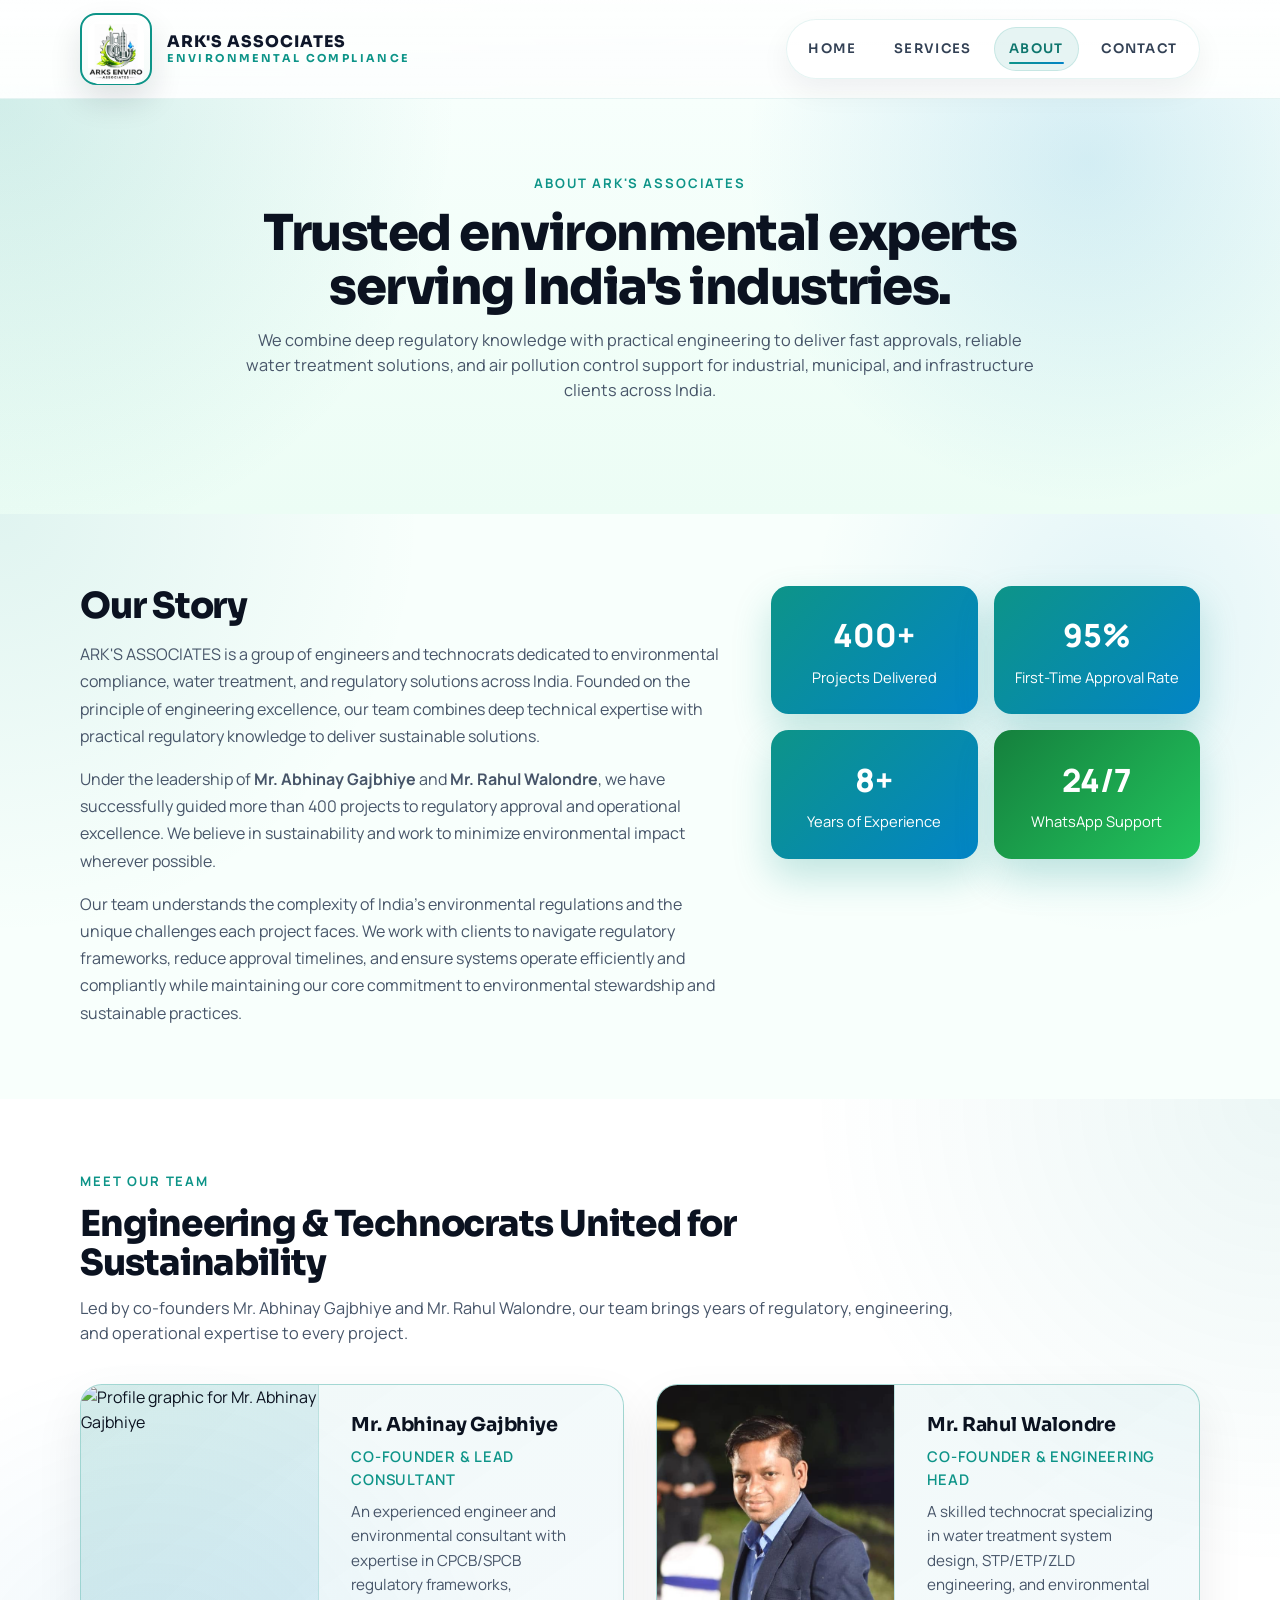
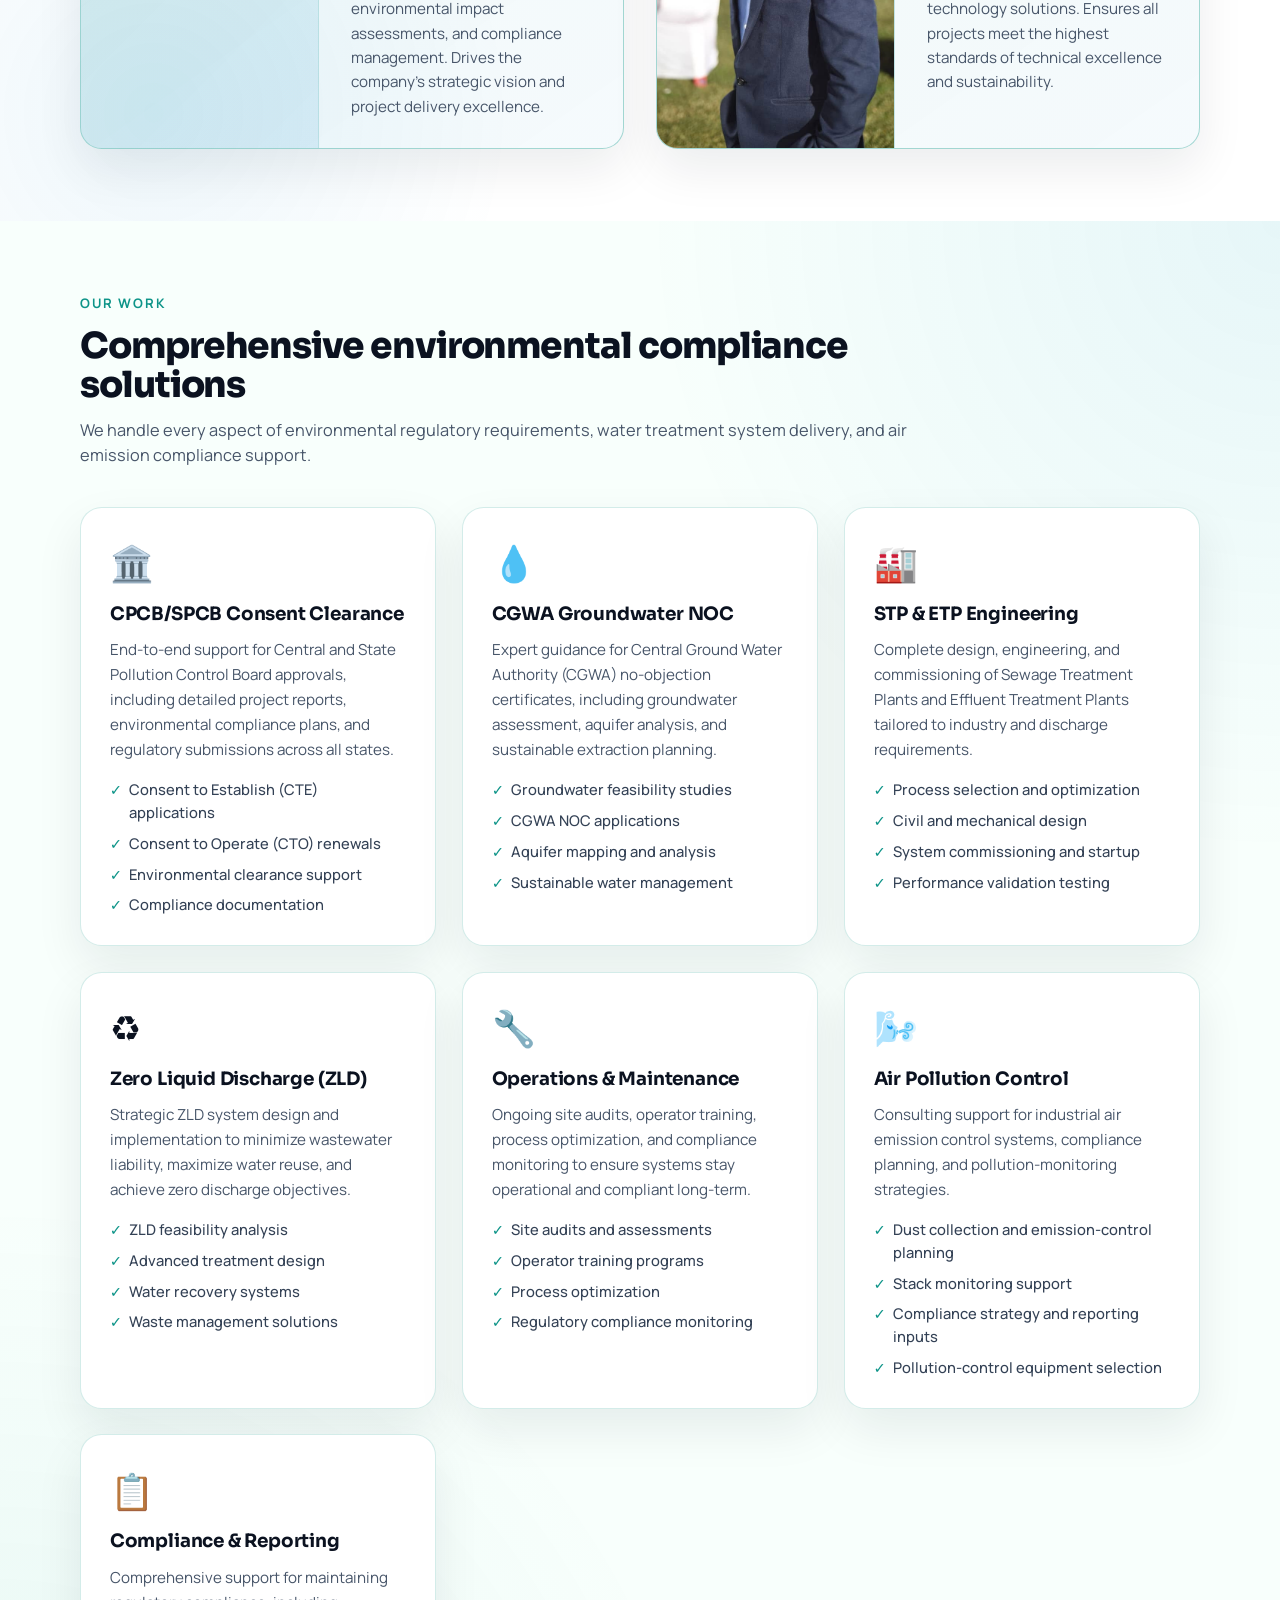
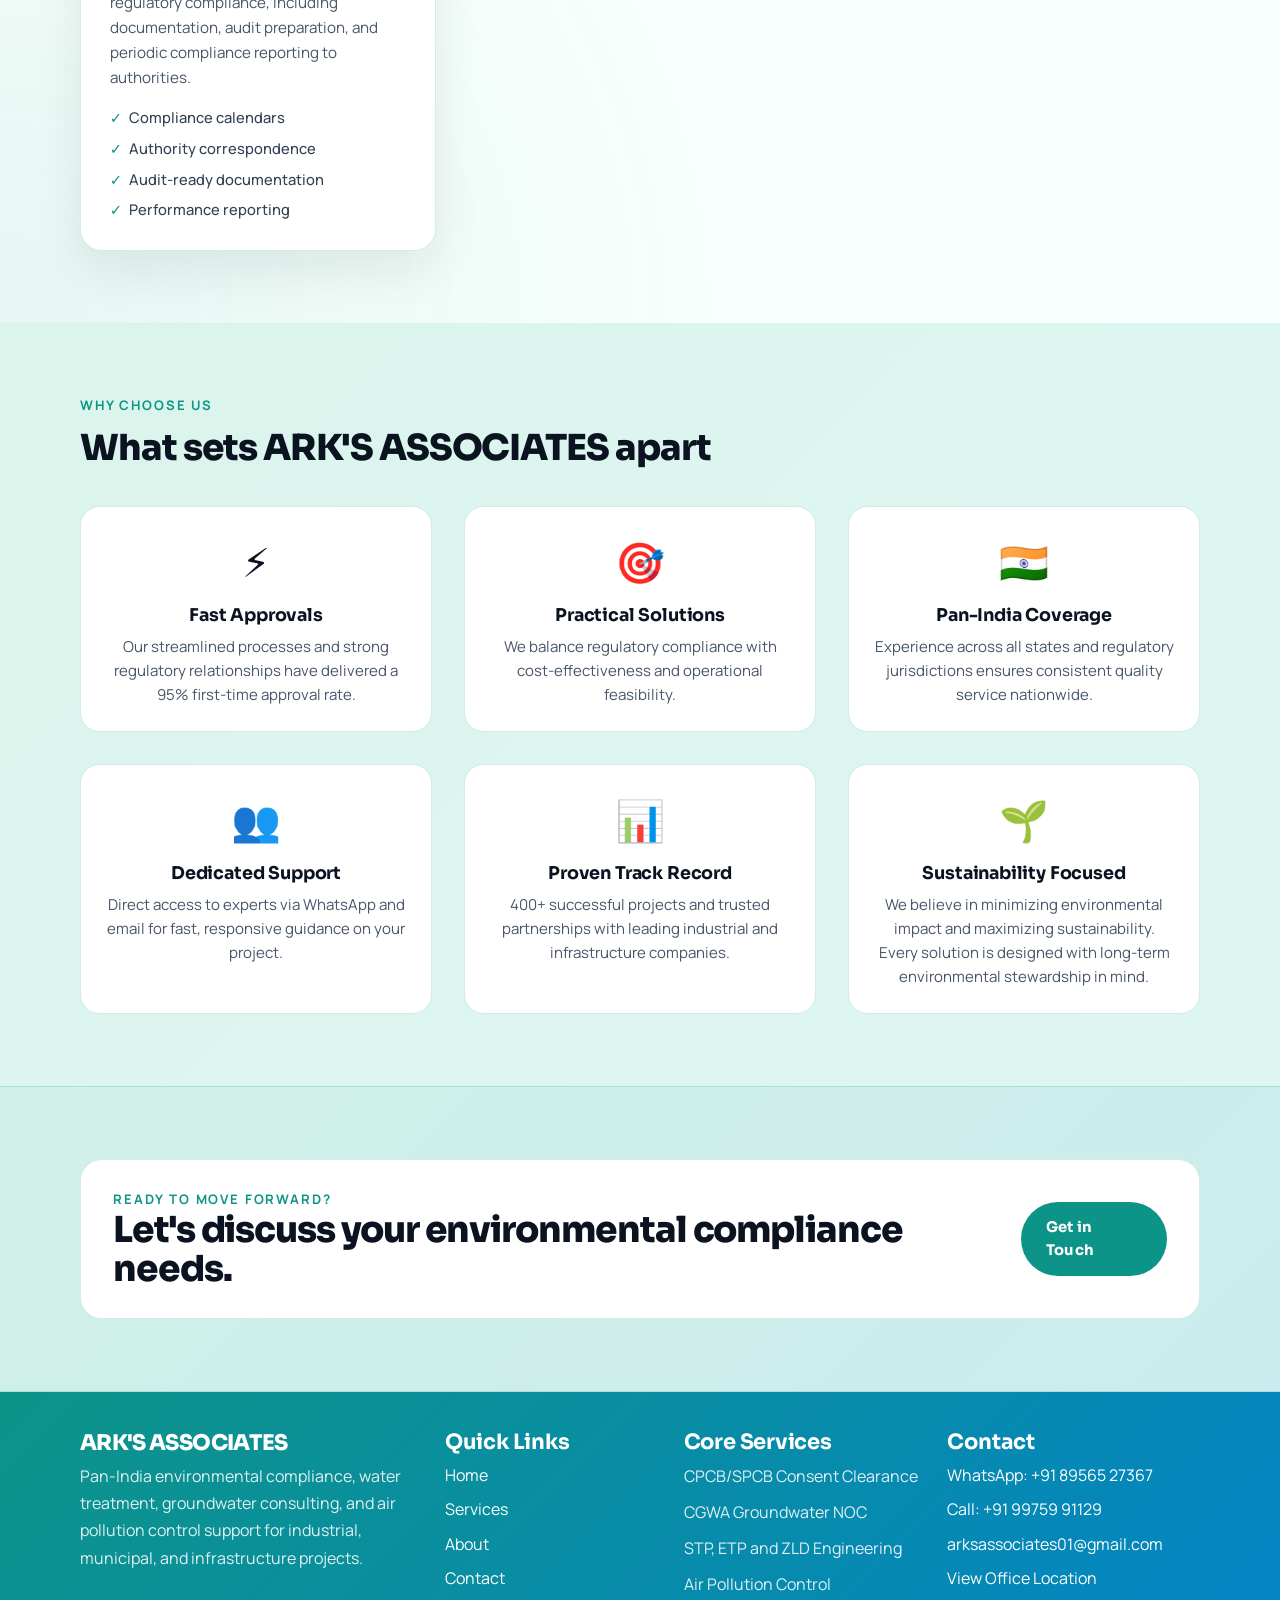
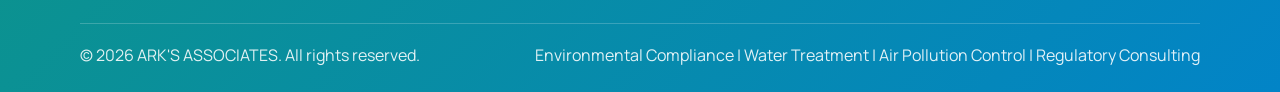
==== commit 534c48a2: "Move logo to logos directory Reorganize the logo file into a dedicated logos/ subdirectory and updat" ====
--- a/about.html
+++ b/about.html
@@ -89,7 +89,7 @@
     <div class="container header-inner">
       <a class="brand" href="index.html" aria-label="ARK'S ASSOCIATES home">
         <span class="brand-mark">
-          <img src="/logo1.jpg" alt="logo" class="brand-logo" />
+          <img src="logos/logo1.jpg" alt="logo" class="brand-logo" />
         </span>
         <span class="brand-copy">
           <span class="brand-title">ARK'S ASSOCIATES</span>
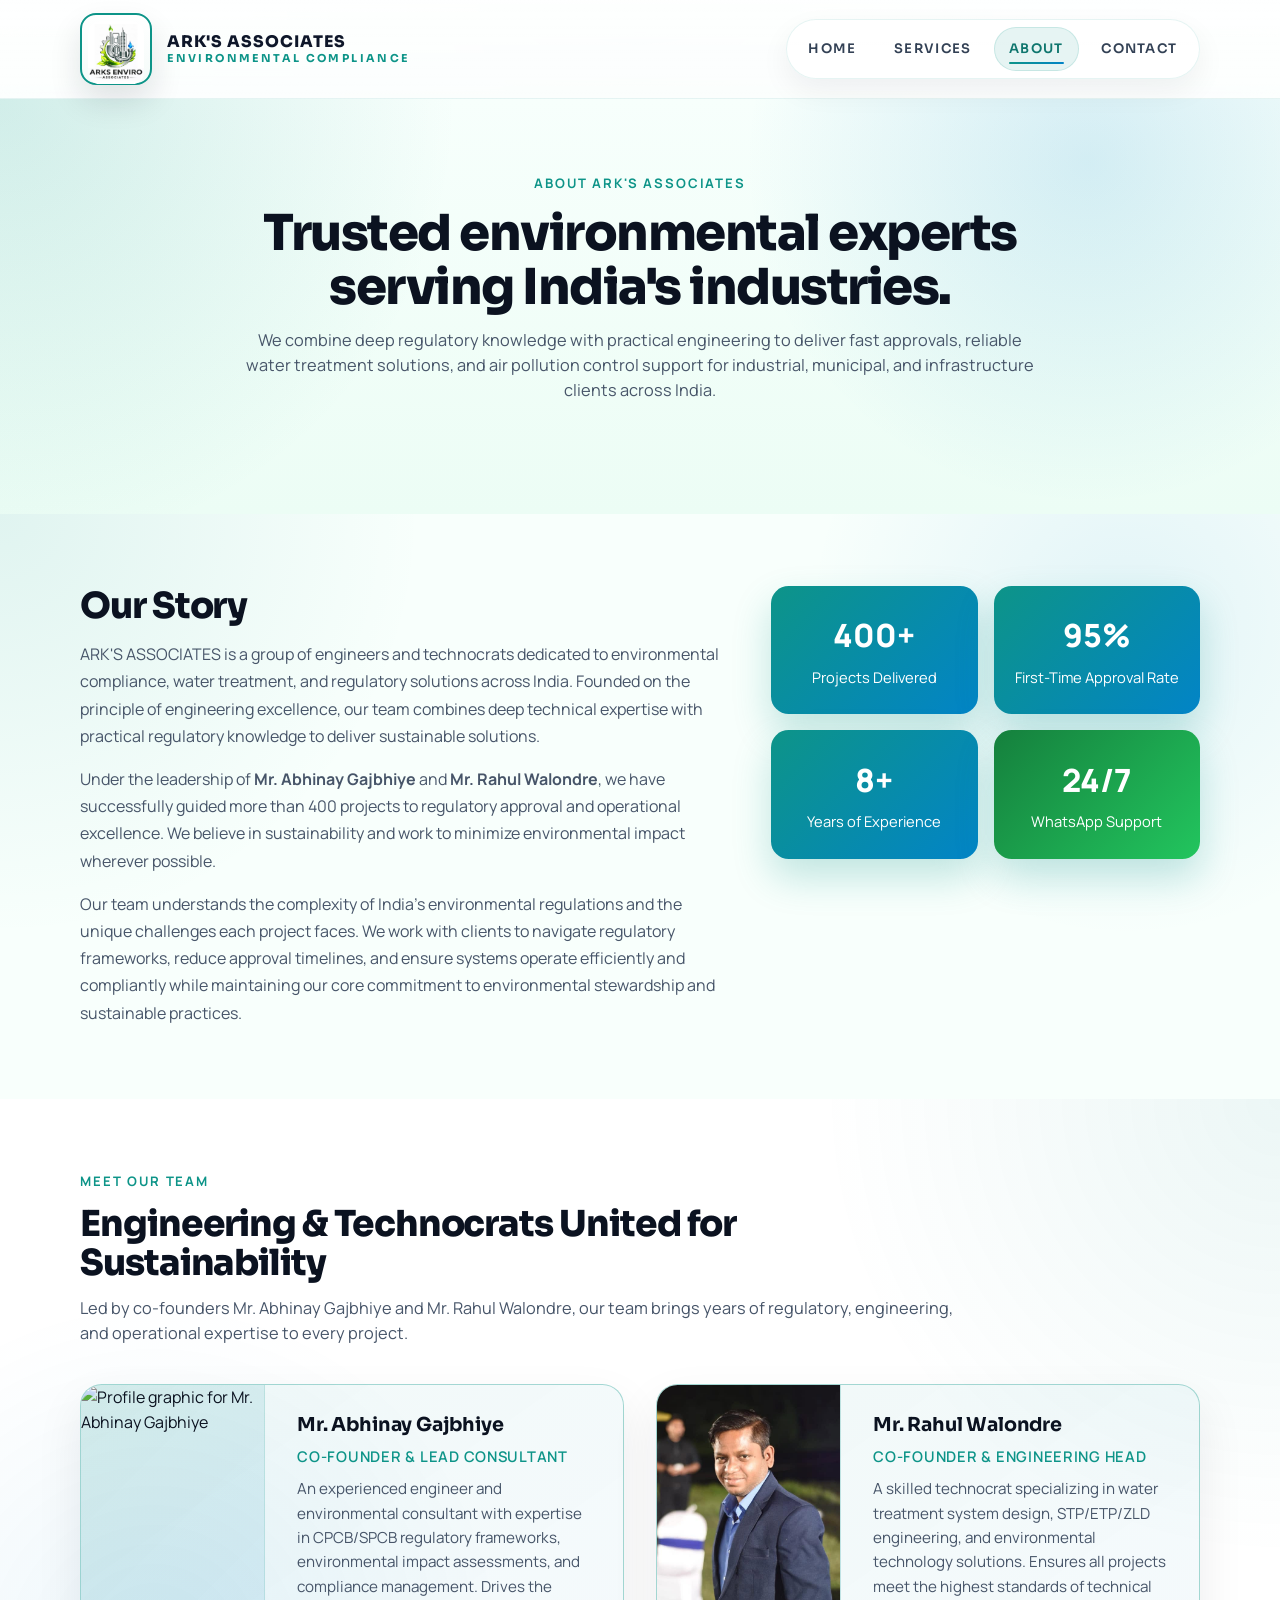
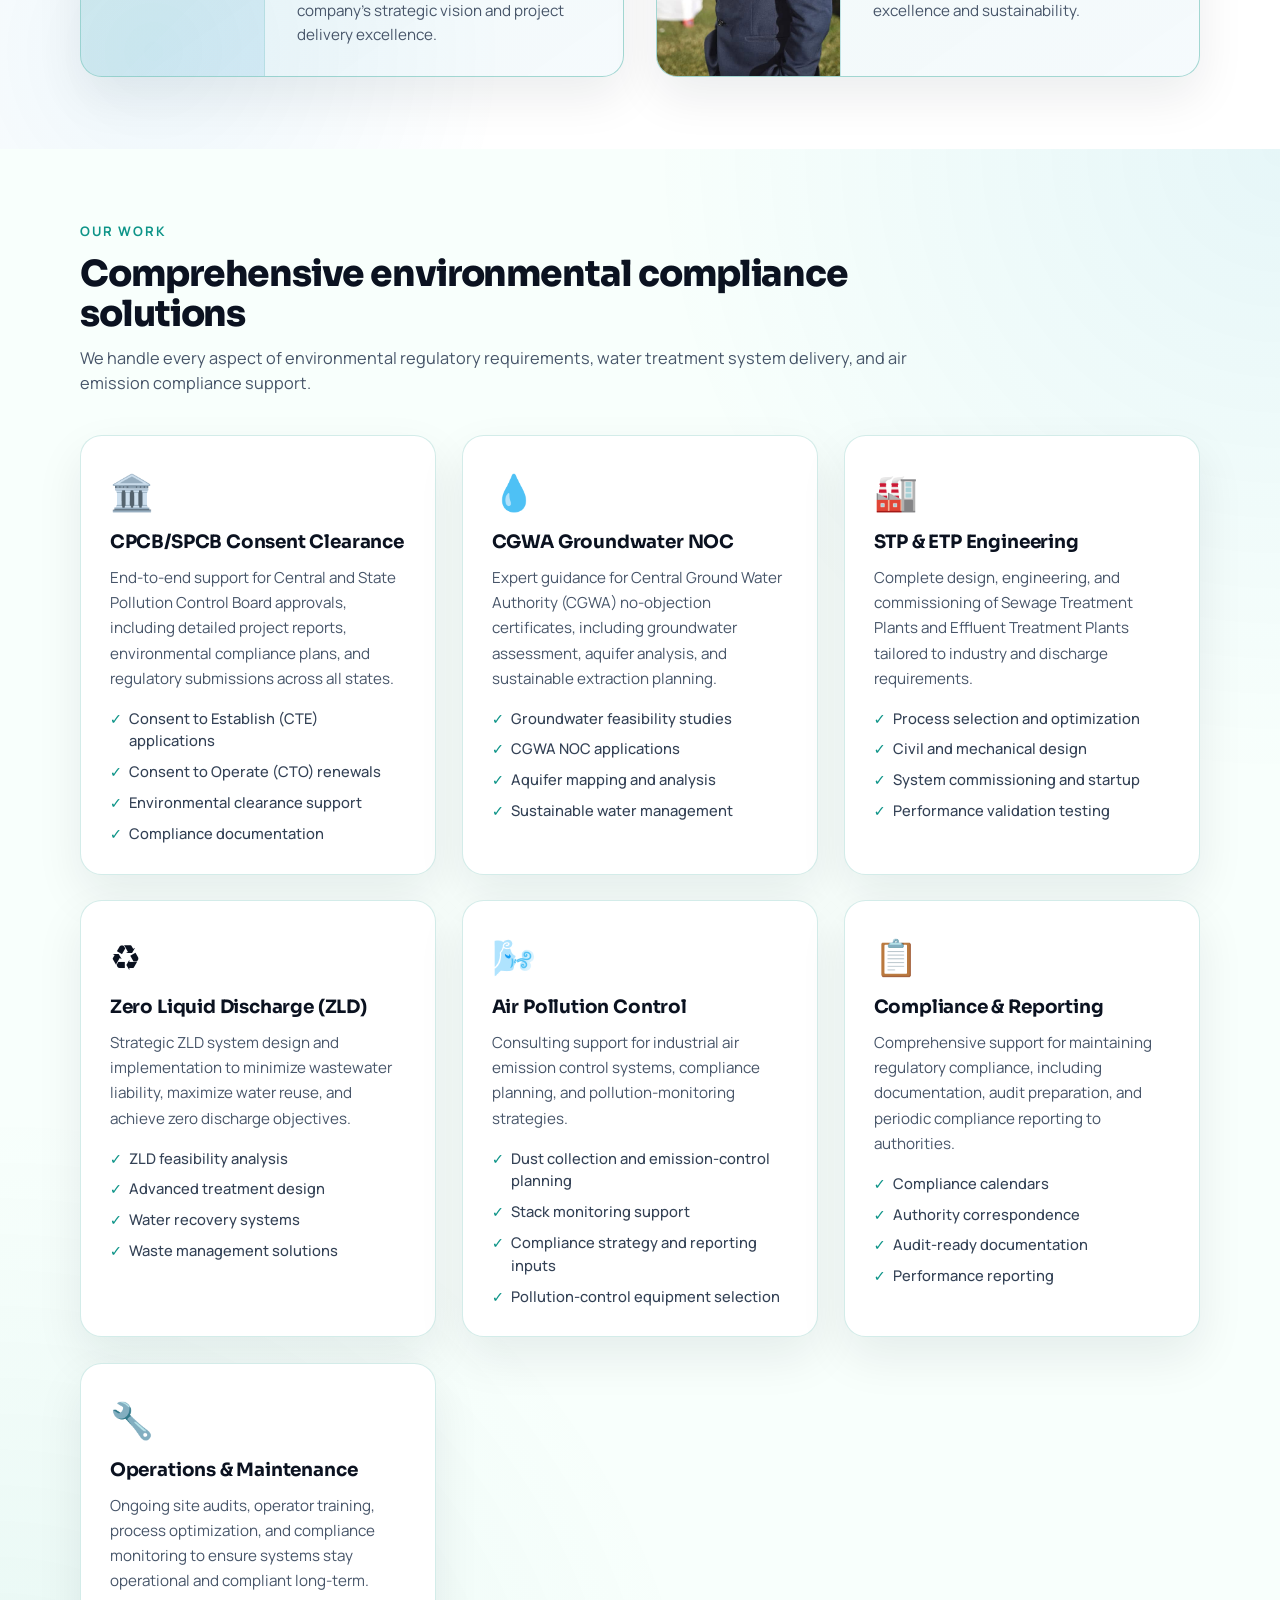
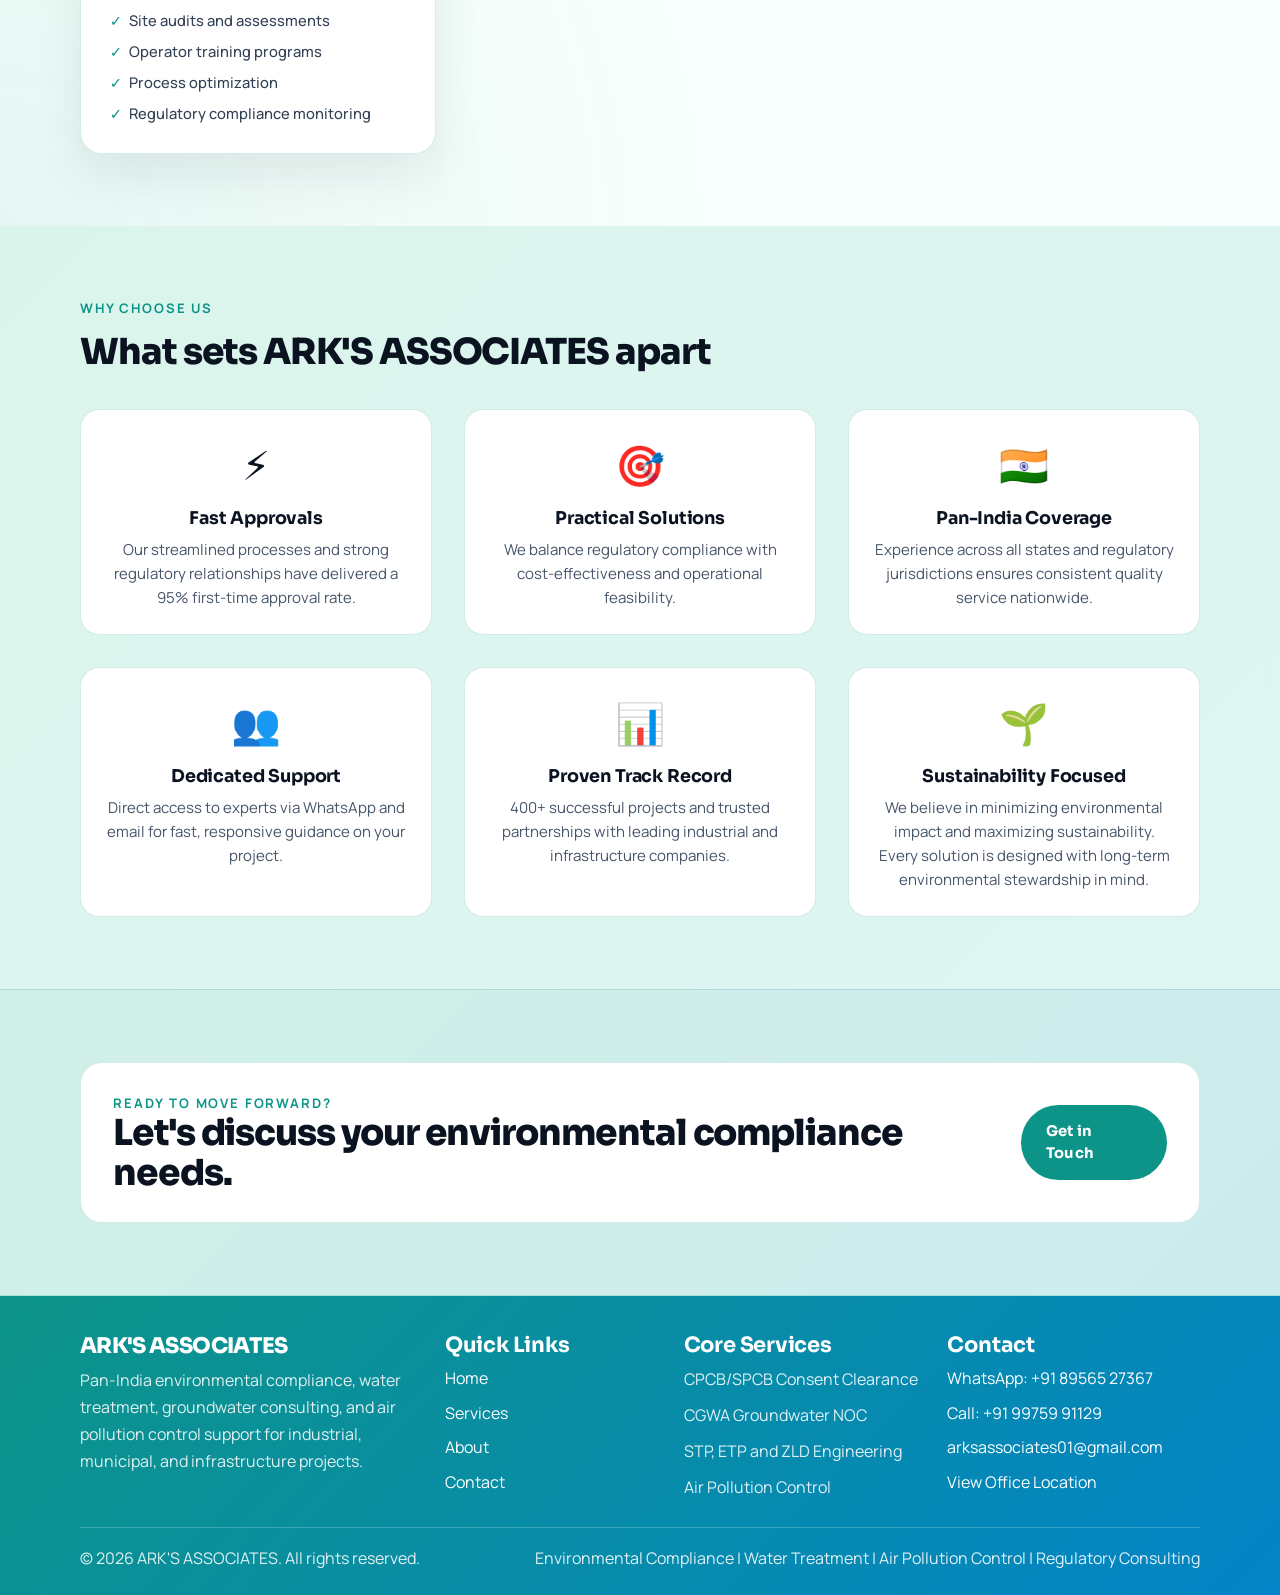
==== commit 72a769dd: "Update about.html fix position" ====
--- a/about.html
+++ b/about.html
@@ -12,11 +12,11 @@
   <meta property="og:title" content="ARK'S ASSOCIATES | About Our Environmental Compliance Team" />
   <meta property="og:description" content="Meet the ARK'S ASSOCIATES team delivering environmental compliance, water treatment, groundwater consulting, and air pollution control support across India." />
   <meta property="og:url" content="https://www.arksenviro.com/about.html" />
-  <meta property="og:image" content="https://www.arksenviro.com/logo1.jpg" />
+  <meta property="og:image" content="https://www.arksenviro.com/logos/logo1.jpg" />
   <meta name="twitter:card" content="summary_large_image" />
   <meta name="twitter:title" content="ARK'S ASSOCIATES | About Our Environmental Compliance Team" />
   <meta name="twitter:description" content="Meet the ARK'S ASSOCIATES team delivering environmental compliance, water treatment, groundwater consulting, and air pollution control support across India." />
-  <meta name="twitter:image" content="https://www.arksenviro.com/logo1.jpg" />
+  <meta name="twitter:image" content="https://www.arksenviro.com/logos/logo1.jpg" />
   <title>ARK'S ASSOCIATES | About Our Environmental Compliance Team</title>
   <script async src="https://www.googletagmanager.com/gtag/js?id=G-XBK84D2305"></script>
   <script>
@@ -35,8 +35,8 @@
           "@id": "https://www.arksenviro.com/#organization",
           "name": "ARK'S ASSOCIATES",
           "url": "https://www.arksenviro.com/",
-          "logo": "https://www.arksenviro.com/logo1.jpg",
-          "image": "https://www.arksenviro.com/logo1.jpg",
+          "logo": "https://www.arksenviro.com/logos/logo1.jpg",
+          "image": "https://www.arksenviro.com/logos/logo1.jpg",
           "description": "Pan-India environmental compliance consulting for CPCB/SPCB approvals, CGWA NOC, STP/ETP/ZLD engineering, water treatment, and air pollution control.",
           "telephone": "+91-89565-27367",
           "email": "arksassociates01@gmail.com",
@@ -247,6 +247,31 @@
           </article>
 
           <article class="work-card">
+            <div class="work-icon">🌬️</div>
+            <h3>Air Pollution Control</h3>
+            <p>Consulting support for industrial air emission control systems, compliance planning, and pollution-monitoring strategies.</p>
+            <ul class="work-points">
+              <li>Dust collection and emission-control planning</li>
+              <li>Stack monitoring support</li>
+              <li>Compliance strategy and reporting inputs</li>
+              <li>Pollution-control equipment selection</li>
+            </ul>
+          </article>
+
+                  
+          <article class="work-card">
+            <div class="work-icon">📋</div>
+            <h3>Compliance & Reporting</h3>
+            <p>Comprehensive support for maintaining regulatory compliance, including documentation, audit preparation, and periodic compliance reporting to authorities.</p>
+            <ul class="work-points">
+              <li>Compliance calendars</li>
+              <li>Authority correspondence</li>
+              <li>Audit-ready documentation</li>
+              <li>Performance reporting</li>
+            </ul>
+          </article>
+
+          <article class="work-card">
             <div class="work-icon">🔧</div>
             <h3>Operations & Maintenance</h3>
             <p>Ongoing site audits, operator training, process optimization, and compliance monitoring to ensure systems stay operational and compliant long-term.</p>
@@ -255,30 +280,6 @@
               <li>Operator training programs</li>
               <li>Process optimization</li>
               <li>Regulatory compliance monitoring</li>
-            </ul>
-          </article>
-
-          <article class="work-card">
-            <div class="work-icon">🌬️</div>
-            <h3>Air Pollution Control</h3>
-            <p>Consulting support for industrial air emission control systems, compliance planning, and pollution-monitoring strategies.</p>
-            <ul class="work-points">
-              <li>Dust collection and emission-control planning</li>
-              <li>Stack monitoring support</li>
-              <li>Compliance strategy and reporting inputs</li>
-              <li>Pollution-control equipment selection</li>
-            </ul>
-          </article>
-
-          <article class="work-card">
-            <div class="work-icon">📋</div>
-            <h3>Compliance & Reporting</h3>
-            <p>Comprehensive support for maintaining regulatory compliance, including documentation, audit preparation, and periodic compliance reporting to authorities.</p>
-            <ul class="work-points">
-              <li>Compliance calendars</li>
-              <li>Authority correspondence</li>
-              <li>Audit-ready documentation</li>
-              <li>Performance reporting</li>
             </ul>
           </article>
         </div>
--- a/styles.css
+++ b/styles.css
@@ -1416,13 +1416,15 @@
     flex-direction: column;
     align-items: stretch;
     gap: 0.5rem;
-    z-index: 45;
+    z-index: 70;
     border-radius: 0;
+    visibility: hidden;
+    pointer-events: none;
   }
 
   .site-nav a {
     color: var(--text);
-    justify-content: flex-start;
+    justify-content: center;
     padding: 0.85rem 1rem;
     border-radius: 1rem;
     border-bottom: 1px solid rgba(13, 148, 136, 0.08);
@@ -1442,6 +1444,8 @@
 
   .site-nav.active {
     transform: translateX(0);
+    visibility: visible;
+    pointer-events: auto;
   }
 
   .nav-toggle {
@@ -1453,7 +1457,15 @@
     position: fixed;
     inset: 0;
     background: rgba(2, 6, 23, 0.35);
-    z-index: 35;
+    z-index: 40;
+  }
+
+  body.nav-open {
+    overflow: hidden;
+  }
+
+  body.nav-open .site-header {
+    z-index: 80;
   }
 }
 
@@ -1499,6 +1511,53 @@
 
   .hero-copy h1 {
     font-size: clamp(1.6rem, 6.4vw, 2.1rem);
+  }
+
+  .section-heading,
+  .hero-copy,
+  .about-content,
+  .about-story-content,
+  .team-member-info,
+  .feature-card,
+  .service-card,
+  .work-card,
+  .benefit-item,
+  .cta-inner,
+  .footer-inner,
+  .footer-brand-block,
+  .footer-links-block,
+  .footer-services-block,
+  .footer-contact-block {
+    text-align: center;
+  }
+
+  .section-heading,
+  .hero-copy,
+  .about-list {
+    justify-items: center;
+  }
+
+  .hero-copy h1,
+  .section-copy,
+  .hero-text,
+  .about-description,
+  .about-story-content p,
+  .cta-inner p {
+    margin-left: auto;
+    margin-right: auto;
+  }
+
+  .about-list li {
+    width: min(100%, 30rem);
+  }
+
+  .about-list li,
+  .service-points li,
+  .work-points li,
+  .contact-form label,
+  .contact-info-item,
+  .contact-info-footer {
+    text-align: left;
   }
 
   .hero-banner .hero-text {
@@ -1536,12 +1595,14 @@
 
   .footer-links-block a,
   .footer-contact-block a {
-    width: auto;
+    width: fit-content;
+    margin-left: auto;
+    margin-right: auto;
   }
 
   .footer-bottom {
     flex-direction: column;
-    text-align: left;
+    text-align: center;
   }
 
   .logo-item {
@@ -1576,7 +1637,7 @@
   }
 
   .contact-trust-strip {
-    justify-content: flex-start;
+    justify-content: center;
   }
 
 }
@@ -1658,8 +1719,8 @@
 }
 
 .team-member-image {
-  flex: 0 0 44%;
-  min-height: 320px;
+  flex: 0 0 34%;
+  min-height: 180px;
   background: linear-gradient(135deg, rgba(13, 148, 136, 0.12), rgba(2, 132, 199, 0.1));
   display: flex;
   align-items: center;
@@ -1855,21 +1916,31 @@
   }
 
   .team-member {
-    flex-direction: column;
+    flex-direction: row;
+    align-items: stretch;
   }
 
   .team-member-image {
-    flex-basis: auto;
-    min-height: 240px;
-    width: 100%;
-    border-right: 0;
-    border-bottom: 1px solid rgba(13, 148, 136, 0.12);
+    flex: 0 0 32%;
+    min-height: 140px;
+    width: auto;
+    border-right: 1px solid rgba(13, 148, 136, 0.12);
+    border-bottom: 0;
     padding: 0;
   }
 
   .team-member-info {
-    padding: 1.2rem;
+    padding: 1rem 1.1rem;
     justify-content: flex-start;
+  }
+
+  .team-member-info h3 {
+    font-size: 1.05rem;
+  }
+
+  .team-bio {
+    font-size: 0.9rem;
+    line-height: 1.5;
   }
 
   .work-grid {
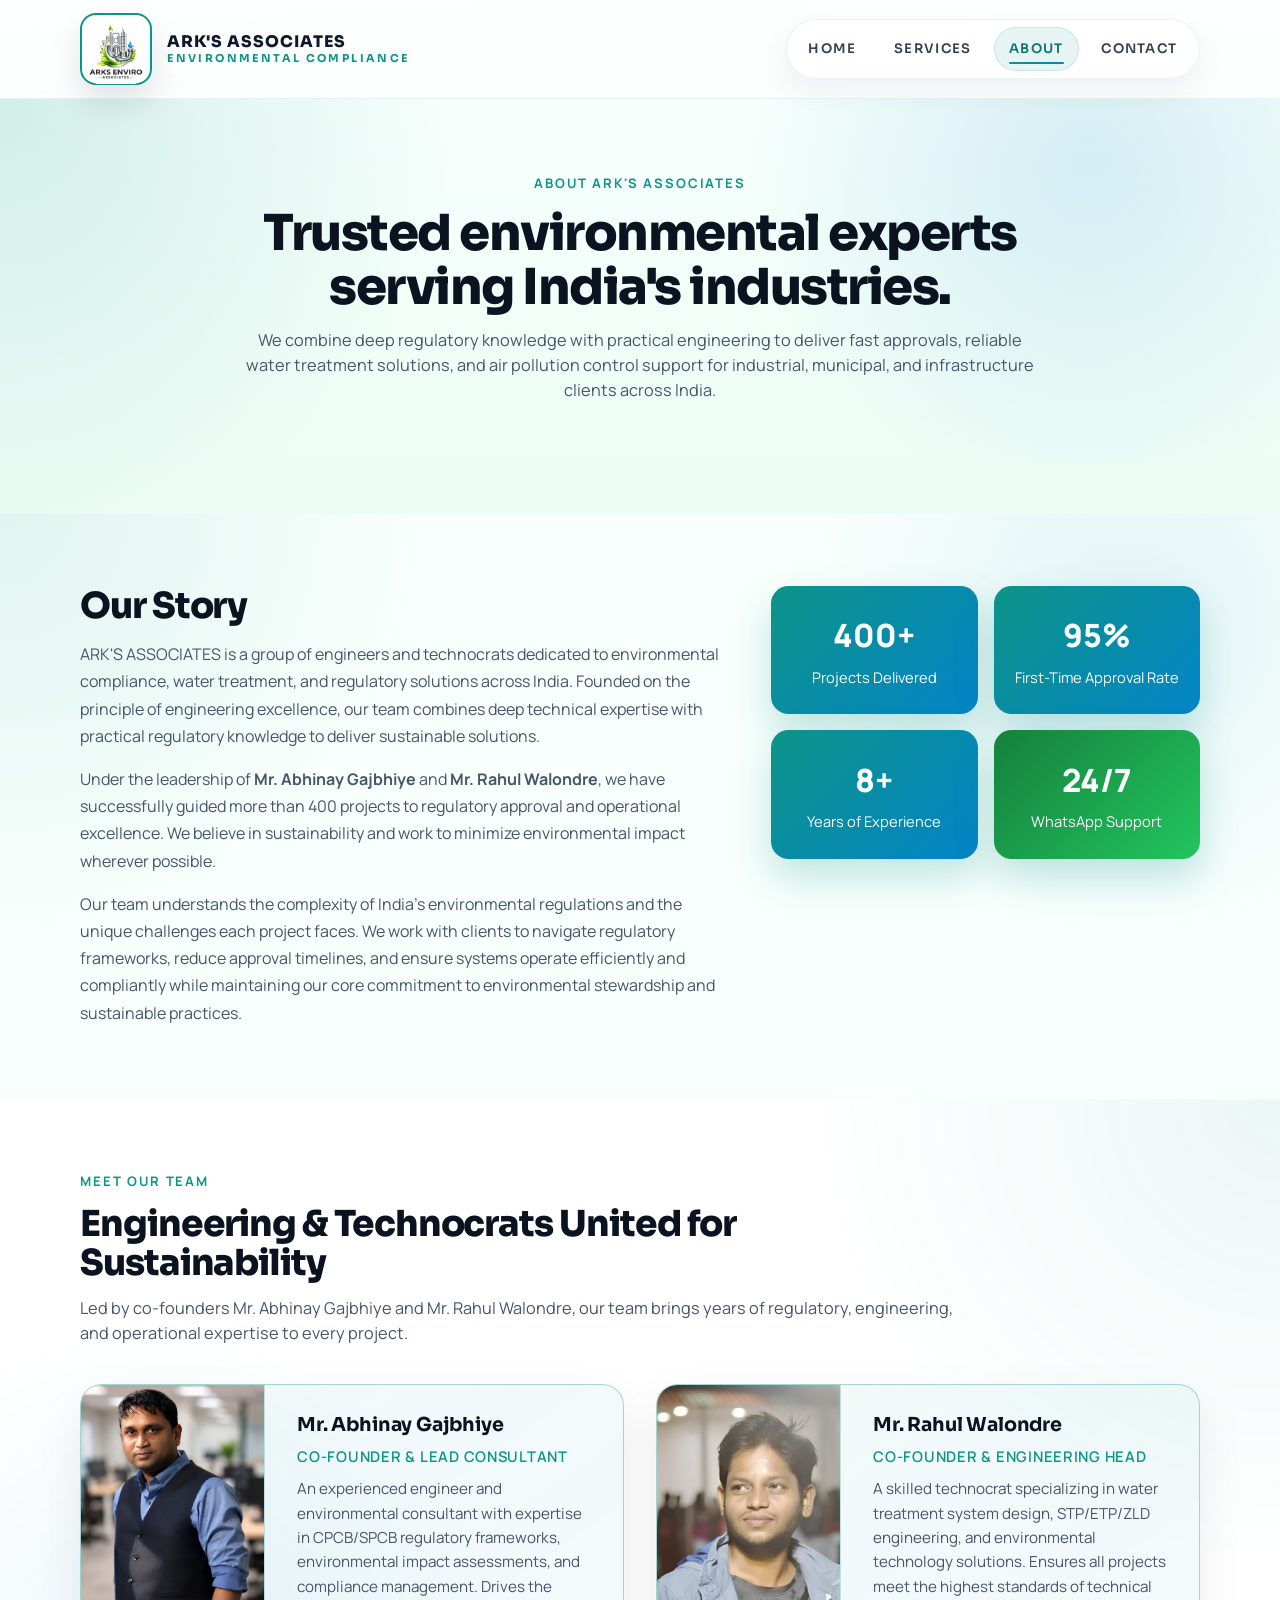
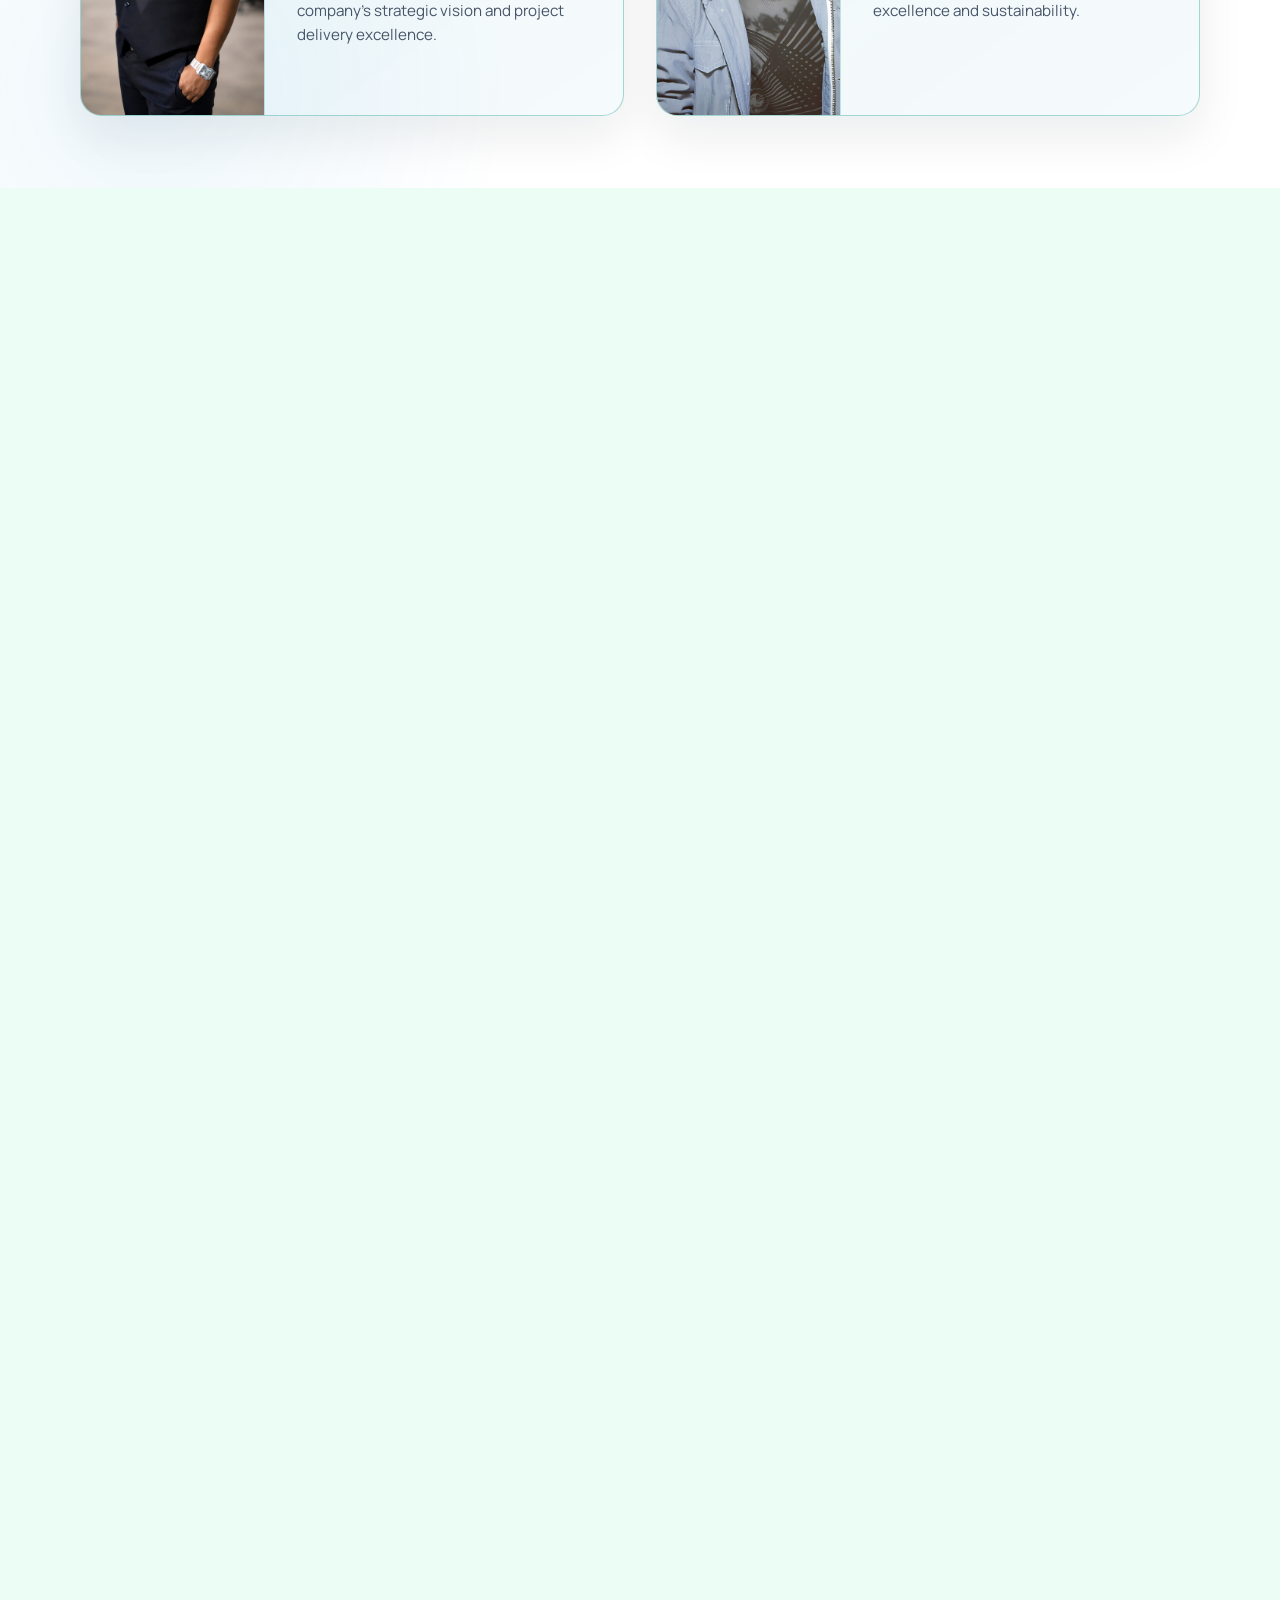
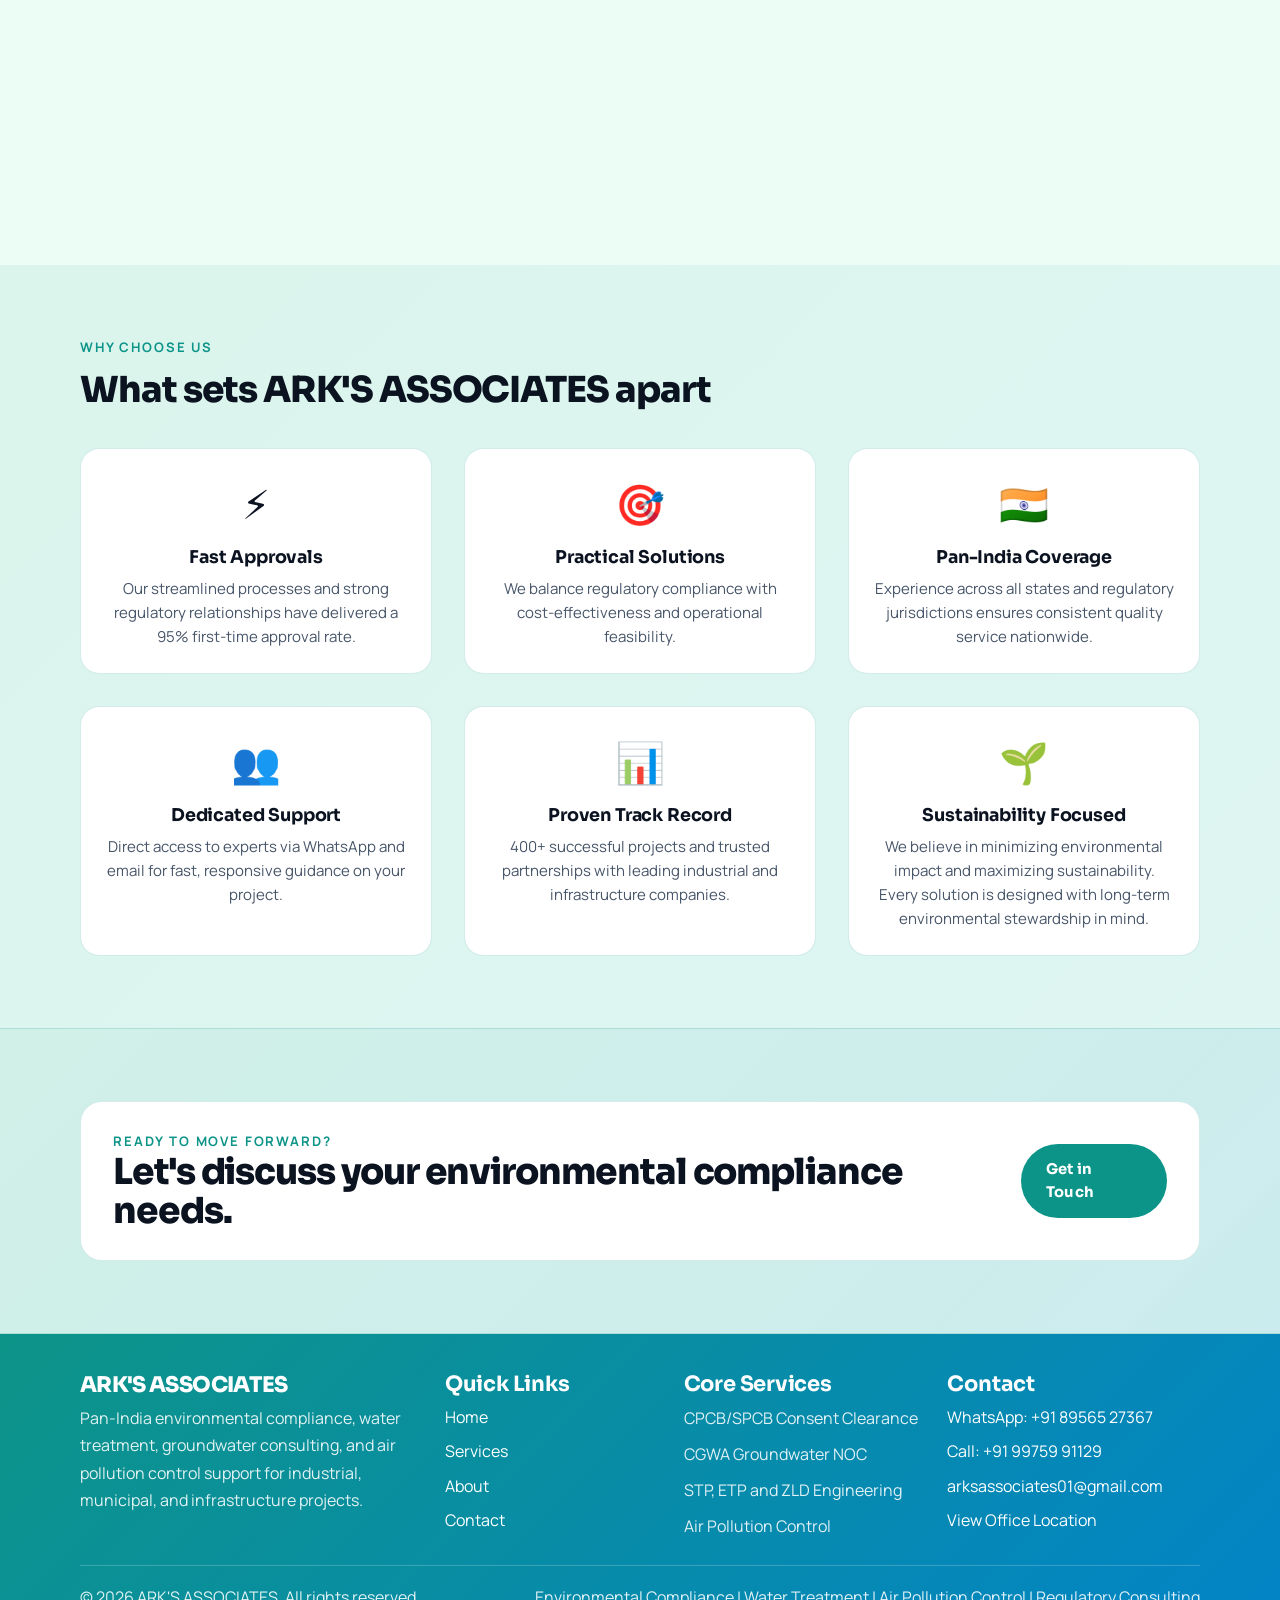
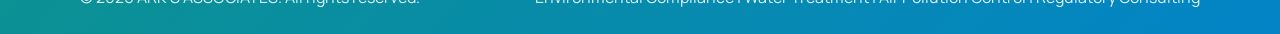
==== commit 19de9928: "Update about.html" ====
--- a/about.html
+++ b/about.html
@@ -4,20 +4,28 @@
   <meta charset="UTF-8" />
   <meta name="viewport" content="width=device-width, initial-scale=1.0, viewport-fit=cover" />
   <meta name="theme-color" content="#0d9488" />
-  <meta name="description" content="About ARK'S ASSOCIATES and our environmental compliance expertise in regulatory approvals, water treatment systems, groundwater consulting, and air pollution control." />
+  <meta name="author" content="ARK'S ASSOCIATES" />
+  <meta name="description" content="Learn about ARK'S ASSOCIATES, a trusted environmental compliance consultancy delivering CPCB/SPCB approvals, CGWA NOC, water treatment, and air pollution control support in India." />
+  <meta name="keywords" content="about ARK'S ASSOCIATES, environmental compliance experts India, CPCB SPCB consultancy, CGWA NOC support, water treatment consultant" />
   <meta name="robots" content="index,follow" />
   <link rel="canonical" href="https://www.arksenviro.com/about.html" />
+  <link rel="alternate" hreflang="en-in" href="https://www.arksenviro.com/about.html" />
   <meta property="og:type" content="website" />
+  <meta property="og:locale" content="en_IN" />
   <meta property="og:site_name" content="ARK'S ASSOCIATES" />
-  <meta property="og:title" content="ARK'S ASSOCIATES | About Our Environmental Compliance Team" />
-  <meta property="og:description" content="Meet the ARK'S ASSOCIATES team delivering environmental compliance, water treatment, groundwater consulting, and air pollution control support across India." />
+  <meta property="og:title" content="About ARK'S ASSOCIATES | Environmental Compliance Experts in India" />
+  <meta property="og:description" content="Meet the team behind ARK'S ASSOCIATES and discover our expertise in environmental approvals, water treatment systems, and air pollution control services." />
   <meta property="og:url" content="https://www.arksenviro.com/about.html" />
   <meta property="og:image" content="https://www.arksenviro.com/logos/logo1.jpg" />
+  <meta property="og:image:alt" content="ARK'S ASSOCIATES environmental compliance consulting logo" />
   <meta name="twitter:card" content="summary_large_image" />
-  <meta name="twitter:title" content="ARK'S ASSOCIATES | About Our Environmental Compliance Team" />
-  <meta name="twitter:description" content="Meet the ARK'S ASSOCIATES team delivering environmental compliance, water treatment, groundwater consulting, and air pollution control support across India." />
+  <meta name="twitter:title" content="About ARK'S ASSOCIATES | Environmental Compliance Experts in India" />
+  <meta name="twitter:description" content="Meet the team behind ARK'S ASSOCIATES and discover our expertise in environmental approvals, water treatment systems, and air pollution control services." />
   <meta name="twitter:image" content="https://www.arksenviro.com/logos/logo1.jpg" />
-  <title>ARK'S ASSOCIATES | About Our Environmental Compliance Team</title>
+  <meta name="twitter:image:alt" content="ARK'S ASSOCIATES environmental compliance consulting logo" />
+  <link rel="icon" type="image/svg+xml" href="favicon.svg" />
+  <link rel="shortcut icon" href="favicon.svg" />
+  <title>About ARK'S ASSOCIATES | Environmental Compliance Experts in India</title>
   <script async src="https://www.googletagmanager.com/gtag/js?id=G-XBK84D2305"></script>
   <script>
     window.dataLayer = window.dataLayer || [];
@@ -76,6 +84,48 @@
       ]
     }
   </script>
+  <script type="application/ld+json">
+    {
+      "@context": "https://schema.org",
+      "@type": "ProfessionalService",
+      "@id": "https://www.arksenviro.com/#professionalservice",
+      "name": "ARK'S ASSOCIATES",
+      "url": "https://www.arksenviro.com/",
+      "logo": "https://www.arksenviro.com/logos/logo1.jpg",
+      "image": "https://www.arksenviro.com/logos/logo1.jpg",
+      "description": "Environmental compliance consultancy in India delivering regulatory approvals, water treatment, groundwater consulting, and air pollution control support.",
+      "telephone": "+91-89565-27367",
+      "email": "arksassociates01@gmail.com",
+      "areaServed": [{"@type": "Country", "name": "India"}],
+      "address": {"@type": "PostalAddress", "addressCountry": "IN"},
+      "sameAs": ["https://www.arksenviro.com/"],
+      "contactPoint": [
+        {
+          "@type": "ContactPoint",
+          "contactType": "WhatsApp support",
+          "telephone": "+91-89565-27367",
+          "email": "arksassociates01@gmail.com",
+          "areaServed": "IN",
+          "availableLanguage": ["en", "hi"]
+        },
+        {
+          "@type": "ContactPoint",
+          "contactType": "phone support",
+          "telephone": "+91-99759-91129",
+          "email": "arksassociates01@gmail.com",
+          "areaServed": "IN",
+          "availableLanguage": ["en", "hi"]
+        }
+      ],
+      "serviceType": [
+        "CPCB/SPCB Consent Clearance",
+        "CGWA Groundwater NOC",
+        "STP/ETP/ZLD Engineering",
+        "Water Treatment Systems",
+        "Air Pollution Control"
+      ]
+    }
+  </script>
   <link rel="stylesheet" href="styles.css" />
   <link rel="preconnect" href="https://fonts.googleapis.com" />
   <link rel="preconnect" href="https://fonts.gstatic.com" crossorigin />
@@ -163,7 +213,7 @@
         <div class="team-grid">
           <article class="team-member team-member-featured">
             <div class="team-member-image">
-              <img src="member-abhinay.svg" alt="Profile graphic for Mr. Abhinay Gajbhiye" loading="lazy" />
+              <img src="/abhinay.png" alt="Profile graphic for Mr. Abhinay Gajbhiye" loading="lazy" />
             </div>
             <div class="team-member-info">
               <h3>Mr. Abhinay Gajbhiye</h3>
@@ -174,7 +224,7 @@
 
           <article class="team-member team-member-featured">
             <div class="team-member-image">
-              <img src="/rahul1.jpg" alt="Portrait of Mr. Rahul Walondre" loading="lazy" />
+              <img src="/rahul.jpg" alt="Portrait of Mr. Rahul Walondre" loading="lazy" />
             </div>
             <div class="team-member-info">
               <h3>Mr. Rahul Walondre</h3>
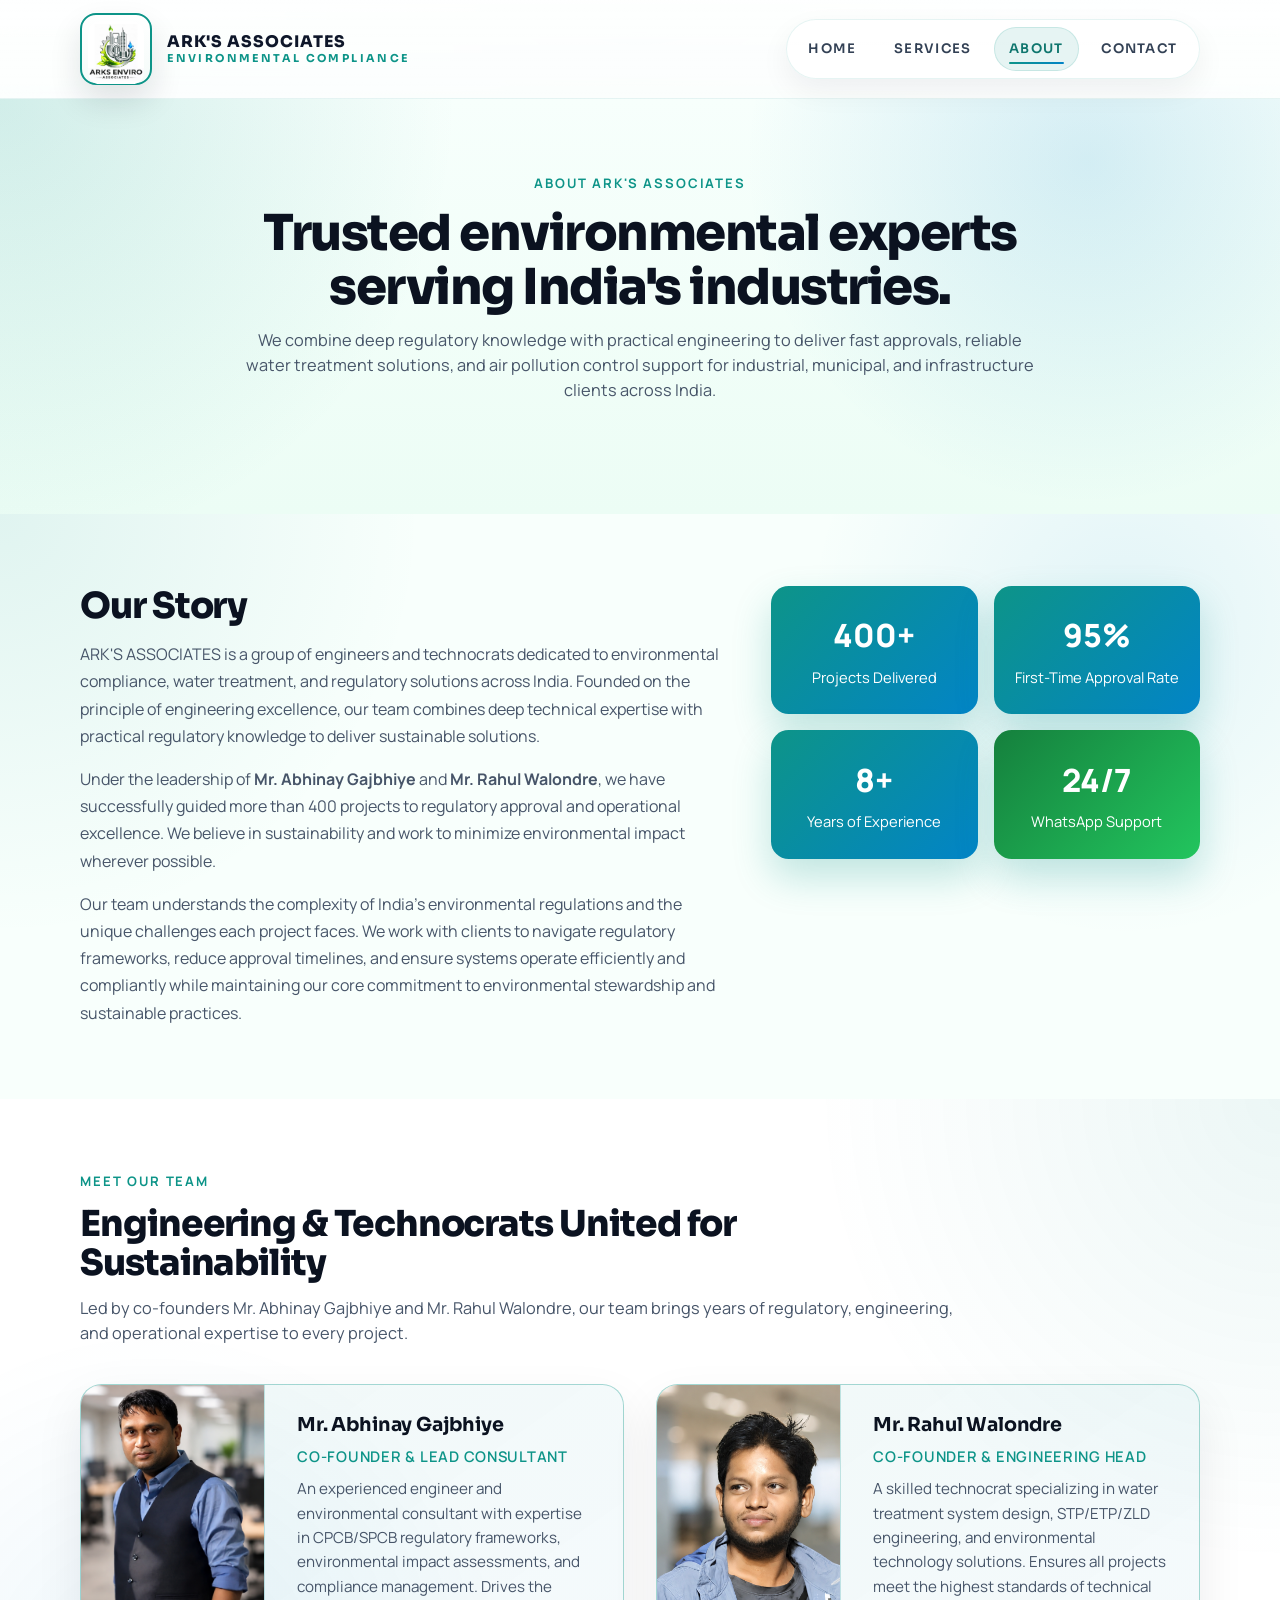
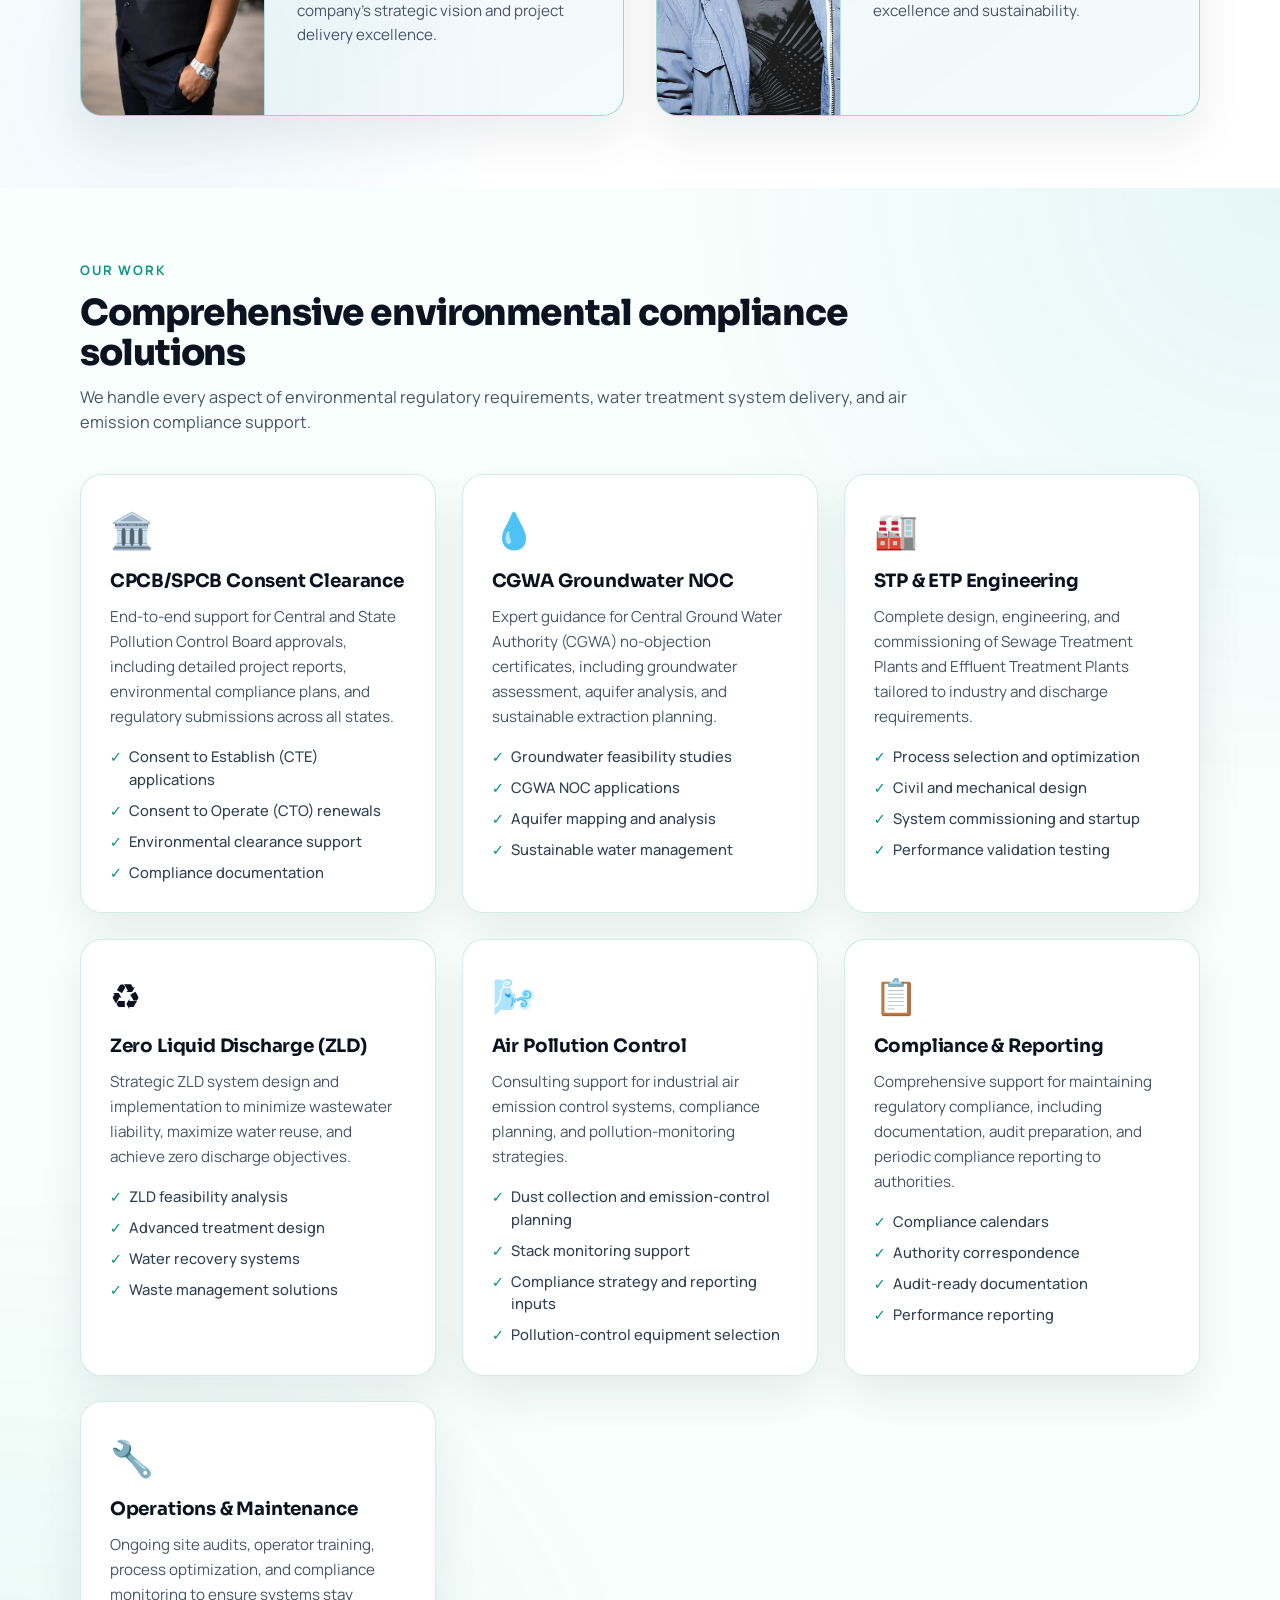
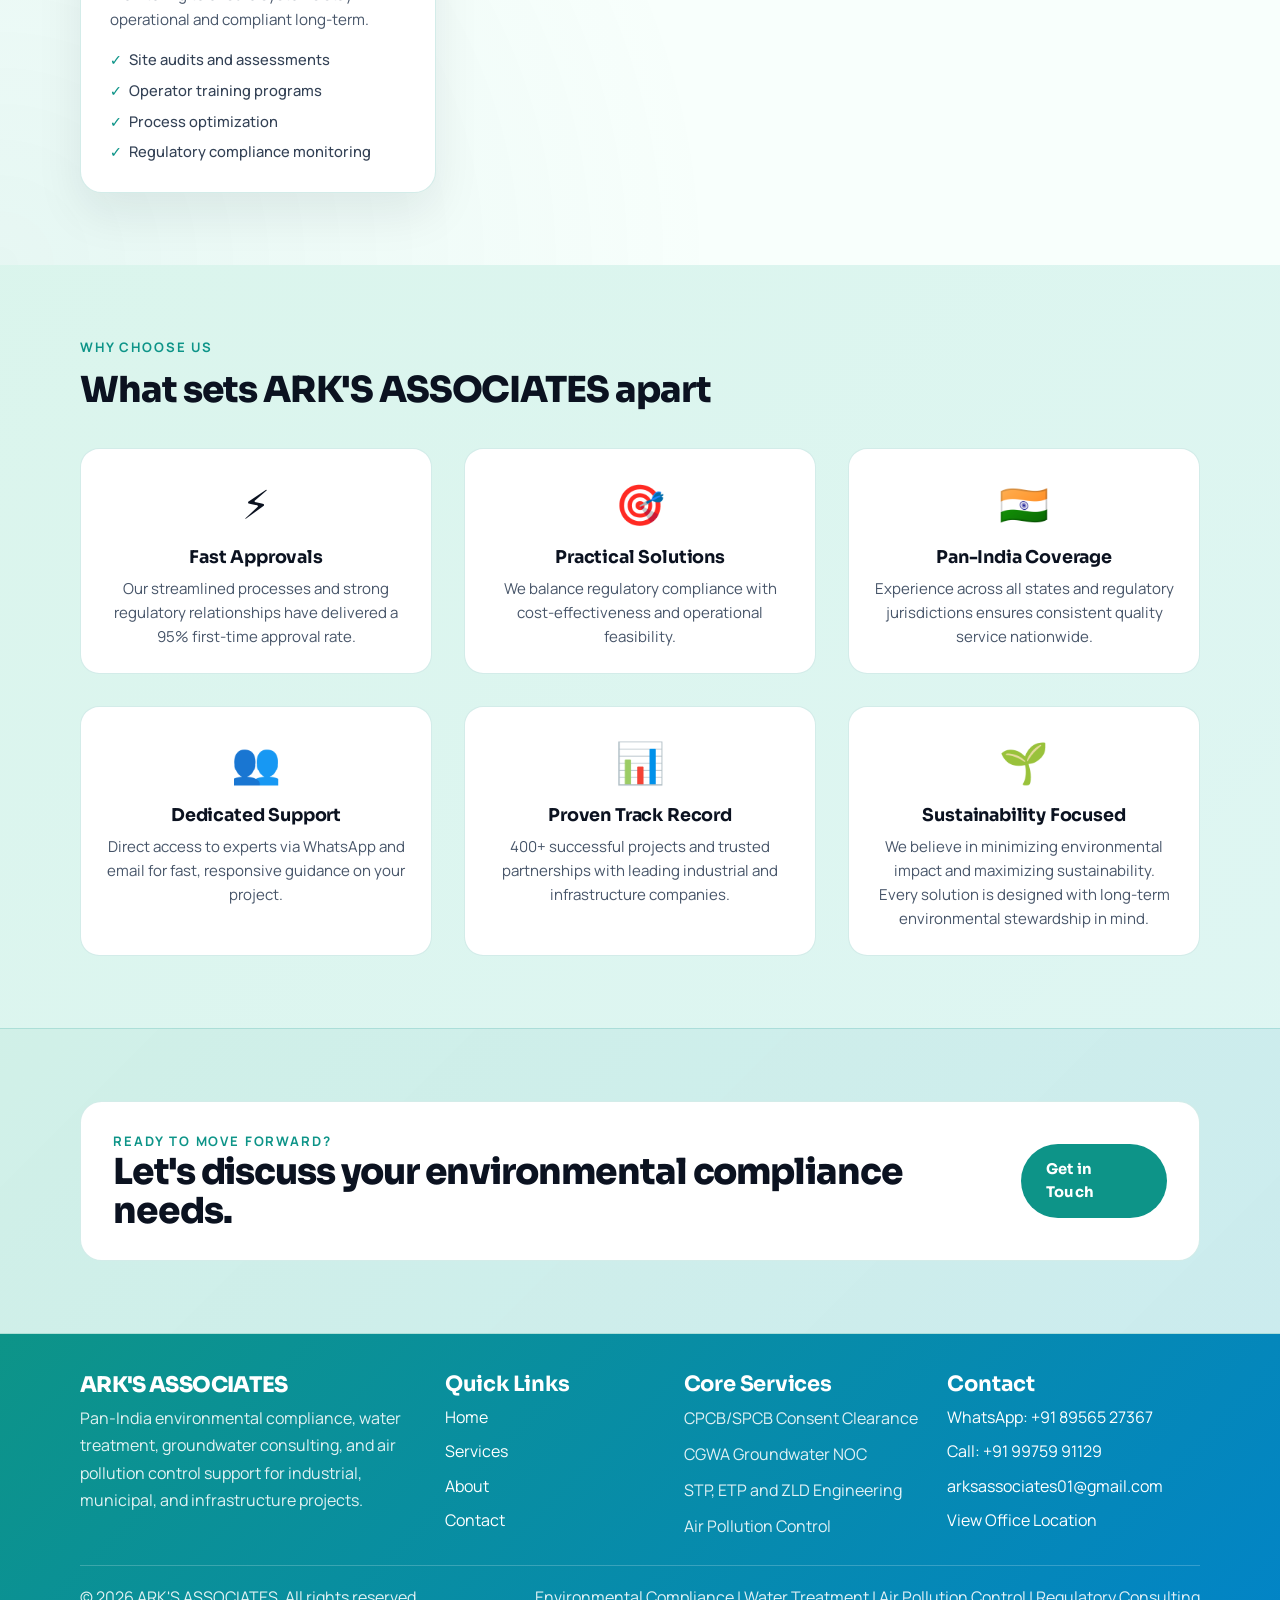
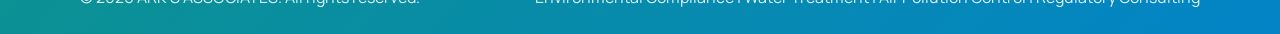
==== commit 78487d0c: "Update about.html" ====
--- a/about.html
+++ b/about.html
@@ -224,7 +224,7 @@
 
           <article class="team-member team-member-featured">
             <div class="team-member-image">
-              <img src="/rahul.jpg" alt="Portrait of Mr. Rahul Walondre" loading="lazy" />
+              <img src="/rahul1.jpg" alt="Portrait of Mr. Rahul Walondre" loading="lazy" />
             </div>
             <div class="team-member-info">
               <h3>Mr. Rahul Walondre</h3>
